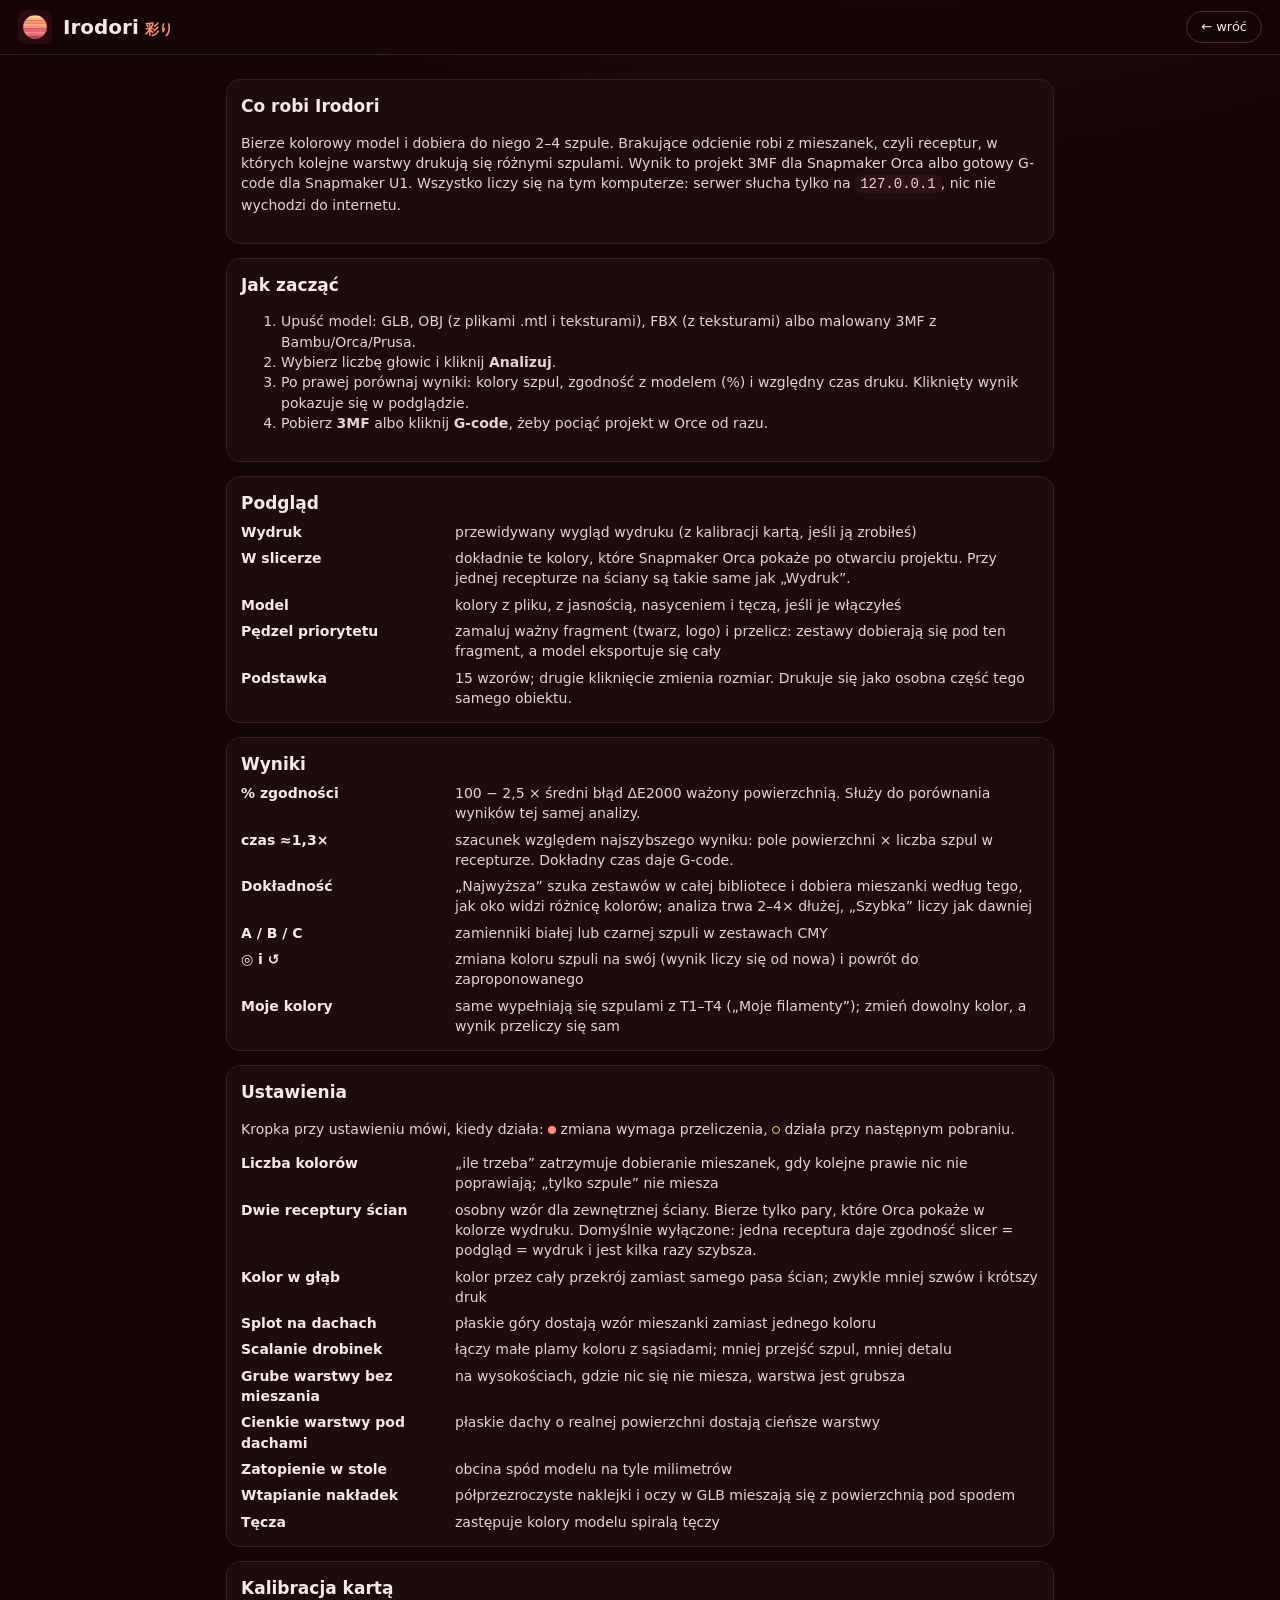
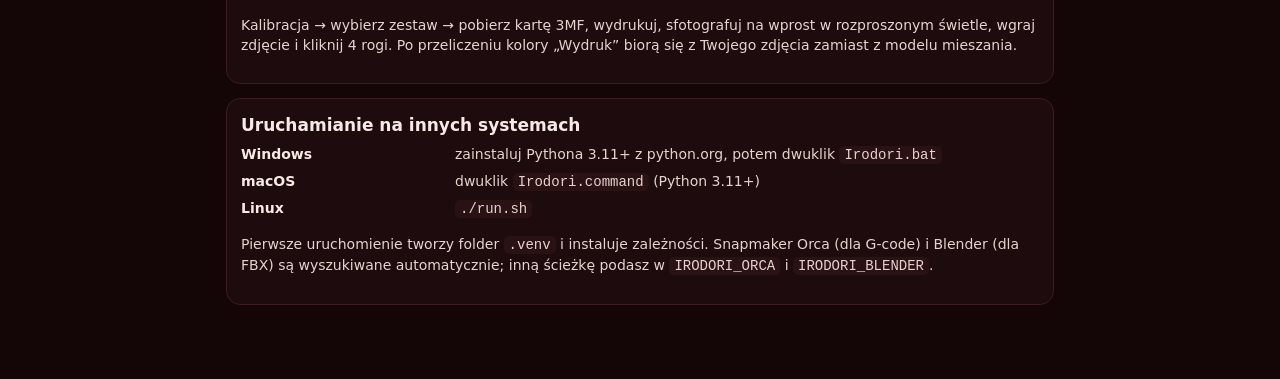
==== frontend/help.html @ f0176de1 "Initial version of Irodori" ====
<!doctype html>
<html lang="pl">
<head>
<meta charset="utf-8">
<meta name="viewport" content="width=device-width, initial-scale=1">
<title>Irodori · Pomoc</title>
<link rel="icon" href="logo.svg" type="image/svg+xml">
<link rel="stylesheet" href="style.css">
<style>
  .doc { max-width: 860px; margin: 0 auto; padding: 24px 16px 80px; display: grid; gap: 14px; }
  .doc h2 { font-size: 17px; margin: 0 0 6px; }
  .doc p, .doc li { color: #e6d3cf; }
  .doc dl { display: grid; grid-template-columns: 200px 1fr; gap: 6px 14px; margin: 6px 0 0; }
  .doc dt { font-weight: 700; }
  .doc dd { margin: 0; color: #e6d3cf; }
  .doc code { background: var(--panel2); padding: 1px 5px; border-radius: 5px; }
  @media (max-width: 700px) { .doc dl { grid-template-columns: 1fr; } }
</style>
</head>
<body>
<header class="bar">
  <a class="brand" href="./"><img src="logo.svg" alt="" width="34" height="34"><span><b>Irodori</b> <span class="kanji">彩り</span></span></a>
  <nav><a class="nav" href="./">← wróć</a></nav>
</header>
<main class="doc">
  <section class="panel"><h2>Co robi Irodori</h2>
    <p>Bierze kolorowy model i dobiera do niego 2–4 szpule. Brakujące odcienie robi z mieszanek, czyli receptur, w których kolejne warstwy
      drukują się różnymi szpulami. Wynik to projekt 3MF dla Snapmaker Orca albo gotowy G-code dla Snapmaker U1. Wszystko liczy się
      na tym komputerze: serwer słucha tylko na <code>127.0.0.1</code>, nic nie wychodzi do internetu.</p></section>

  <section class="panel"><h2>Jak zacząć</h2>
    <ol><li>Upuść model: GLB, OBJ (z plikami .mtl i teksturami), FBX (z teksturami) albo malowany 3MF z Bambu/Orca/Prusa.</li>
      <li>Wybierz liczbę głowic i kliknij <b>Analizuj</b>.</li>
      <li>Po prawej porównaj wyniki: kolory szpul, zgodność z modelem (%) i względny czas druku. Kliknięty wynik pokazuje się w podglądzie.</li>
      <li>Pobierz <b>3MF</b> albo kliknij <b>G-code</b>, żeby pociąć projekt w Orce od razu.</li></ol></section>

  <section class="panel"><h2>Podgląd</h2>
    <dl><dt>Wydruk</dt><dd>przewidywany wygląd wydruku (z kalibracji kartą, jeśli ją zrobiłeś)</dd>
      <dt>W slicerze</dt><dd>dokładnie te kolory, które Snapmaker Orca pokaże po otwarciu projektu. Przy jednej recepturze na ściany są takie same jak „Wydruk”.</dd>
      <dt>Model</dt><dd>kolory z pliku, z jasnością, nasyceniem i tęczą, jeśli je włączyłeś</dd>
      <dt>Pędzel priorytetu</dt><dd>zamaluj ważny fragment (twarz, logo) i przelicz: zestawy dobierają się pod ten fragment, a model eksportuje się cały</dd>
      <dt>Podstawka</dt><dd>15 wzorów; drugie kliknięcie zmienia rozmiar. Drukuje się jako osobna część tego samego obiektu.</dd></dl></section>

  <section class="panel"><h2>Wyniki</h2>
    <dl><dt>% zgodności</dt><dd>100 − 2,5 × średni błąd ΔE2000 ważony powierzchnią. Służy do porównania wyników tej samej analizy.</dd>
      <dt>czas ≈1,3×</dt><dd>szacunek względem najszybszego wyniku: pole powierzchni × liczba szpul w recepturze. Dokładny czas daje G-code.</dd>
      <dt>Dokładność</dt><dd>„Najwyższa” szuka zestawów w całej bibliotece i dobiera mieszanki według tego, jak oko widzi różnicę kolorów; analiza trwa 2–4× dłużej, „Szybka” liczy jak dawniej</dd>
      <dt>A / B / C</dt><dd>zamienniki białej lub czarnej szpuli w zestawach CMY</dd>
      <dt>◎ i ↺</dt><dd>zmiana koloru szpuli na swój (wynik liczy się od nowa) i powrót do zaproponowanego</dd>
      <dt>Moje kolory</dt><dd>same wypełniają się szpulami z T1–T4 („Moje filamenty”); zmień dowolny kolor, a wynik przeliczy się sam</dd></dl></section>

  <section class="panel"><h2>Ustawienia</h2>
    <p>Kropka przy ustawieniu mówi, kiedy działa: <span class="dot re"></span> zmiana wymaga przeliczenia,
      <span class="dot ex"></span> działa przy następnym pobraniu.</p>
    <dl><dt>Liczba kolorów</dt><dd>„ile trzeba” zatrzymuje dobieranie mieszanek, gdy kolejne prawie nic nie poprawiają; „tylko szpule” nie miesza</dd>
      <dt>Dwie receptury ścian</dt><dd>osobny wzór dla zewnętrznej ściany. Bierze tylko pary, które Orca pokaże w kolorze wydruku. Domyślnie wyłączone:
        jedna receptura daje zgodność slicer = podgląd = wydruk i jest kilka razy szybsza.</dd>
      <dt>Kolor w głąb</dt><dd>kolor przez cały przekrój zamiast samego pasa ścian; zwykle mniej szwów i krótszy druk</dd>
      <dt>Splot na dachach</dt><dd>płaskie góry dostają wzór mieszanki zamiast jednego koloru</dd>
      <dt>Scalanie drobinek</dt><dd>łączy małe plamy koloru z sąsiadami; mniej przejść szpul, mniej detalu</dd>
      <dt>Grube warstwy bez mieszania</dt><dd>na wysokościach, gdzie nic się nie miesza, warstwa jest grubsza</dd>
      <dt>Cienkie warstwy pod dachami</dt><dd>płaskie dachy o realnej powierzchni dostają cieńsze warstwy</dd>
      <dt>Zatopienie w stole</dt><dd>obcina spód modelu na tyle milimetrów</dd>
      <dt>Wtapianie nakładek</dt><dd>półprzezroczyste naklejki i oczy w GLB mieszają się z powierzchnią pod spodem</dd>
      <dt>Tęcza</dt><dd>zastępuje kolory modelu spiralą tęczy</dd></dl></section>

  <section class="panel"><h2>Kalibracja kartą</h2>
    <p>Kalibracja → wybierz zestaw → pobierz kartę 3MF, wydrukuj, sfotografuj na wprost w rozproszonym świetle, wgraj zdjęcie i kliknij 4 rogi.
      Po przeliczeniu kolory „Wydruk” biorą się z Twojego zdjęcia zamiast z modelu mieszania.</p></section>

  <section class="panel"><h2>Uruchamianie na innych systemach</h2>
    <dl><dt>Windows</dt><dd>zainstaluj Pythona 3.11+ z python.org, potem dwuklik <code>Irodori.bat</code></dd>
      <dt>macOS</dt><dd>dwuklik <code>Irodori.command</code> (Python 3.11+)</dd>
      <dt>Linux</dt><dd><code>./run.sh</code></dd></dl>
    <p>Pierwsze uruchomienie tworzy folder <code>.venv</code> i instaluje zależności. Snapmaker Orca (dla G-code) i Blender (dla FBX)
      są wyszukiwane automatycznie; inną ścieżkę podasz w <code>IRODORI_ORCA</code> i <code>IRODORI_BLENDER</code>.</p></section>
</main>
</body>
</html>
---- frontend/style.css ----
@font-face { font-family: "Irodori Sans"; src: url(fonts/MPLUSRounded1c-Regular.ttf) format("truetype"); font-weight: 400; font-display: swap; }
@font-face { font-family: "Irodori Sans"; src: url(fonts/MPLUSRounded1c-Medium.ttf) format("truetype"); font-weight: 500; font-display: swap; }
@font-face { font-family: "Irodori Sans"; src: url(fonts/MPLUSRounded1c-Bold.ttf) format("truetype"); font-weight: 700; font-display: swap; }

:root {
  --bg: #140607;
  --panel: #1e0b0d;
  --panel2: #2a1114;
  --line: #3b1c1f;
  --line2: #54292c;
  --text: #f7e9e5;
  --muted: #b8958f;
  --accent: #ff8f79;
  --rose: #f0607a;
  --gold: #ffd28a;
  --good: #9be59b;
  --mid: #ffd28a;
  --bad: #ff7a8a;
  --grad: linear-gradient(100deg, #ffd28a, #ff8f79 45%, #f0607a);
  --r: 14px;
}
* { box-sizing: border-box; }
[hidden] { display: none !important; }
html, body { margin: 0; }
body {
  background: radial-gradient(1200px 600px at 70% -10%, rgba(255, 143, 121, .10), transparent 60%), var(--bg);
  color: var(--text);
  font: 14px/1.45 "Irodori Sans", "M PLUS Rounded 1c", system-ui, sans-serif;
  min-height: 100vh;
}
button, input, select { font: inherit; color: inherit; }
button { cursor: pointer; }
a { color: var(--accent); }
.muted { color: var(--muted); }
.small, small { font-size: 12px; color: var(--muted); }

.bar { position: sticky; top: 0; z-index: 20; display: flex; align-items: center; justify-content: space-between;
  gap: 12px; padding: 10px 18px; background: rgba(20, 6, 7, .9); backdrop-filter: blur(8px); border-bottom: 1px solid var(--line); }
.brand { display: flex; align-items: center; gap: 11px; color: var(--text); text-decoration: none; }
.brand b { font-size: 20px; }
.brand .kanji { color: var(--accent); font-weight: 700; margin-left: 2px; }
nav { display: flex; gap: 6px; }
.nav { border: 1px solid var(--line2); background: transparent; border-radius: 99px; padding: 6px 14px; font-weight: 500;
  color: var(--text); text-decoration: none; font-size: 13px; }
.nav:hover { border-color: var(--accent); color: var(--accent); }

.work { display: grid; grid-template-columns: 340px minmax(0, 1fr) 460px; gap: 14px; padding: 14px; align-items: start; }
.side, .stage, .results { display: grid; gap: 14px; min-width: 0; }
.stage { position: sticky; top: 70px; }
.panel { background: var(--panel); border: 1px solid var(--line); border-radius: var(--r); padding: 14px; }
h2 { margin: 0 0 12px; font-size: 15px; display: flex; align-items: center; gap: 8px; }
h2 i { font-style: normal; width: 22px; height: 22px; border-radius: 50%; display: grid; place-items: center;
  font-size: 12px; background: var(--grad); color: #2a0c0e; }

.drop { display: grid; gap: 4px; place-items: center; text-align: center; padding: 22px 12px; cursor: pointer;
  border: 1.5px dashed var(--line2); border-radius: 12px; transition: border-color .15s, background .15s; }
.drop:hover, .drop.over { border-color: var(--accent); background: rgba(255, 143, 121, .05); }
.drop.has { border-style: solid; }
.deps { margin-top: 10px; padding: 10px; border: 1px solid var(--line2); border-radius: 10px; background: var(--panel2); font-size: 13px; }
.deps ul { list-style: none; margin: 8px 0; padding: 0; display: grid; gap: 2px; }
.deps li.ok::before { content: "✓ "; color: var(--good); }
.deps li.miss::before { content: "✗ "; color: var(--bad); }
.row2 { display: flex; gap: 8px; margin: 8px 0; }
label.chk { display: flex; gap: 8px; align-items: flex-start; font-size: 12.5px; }
.fileinfo { margin: 10px 0 0; font-weight: 500; color: var(--muted); font-size: 12.5px; min-height: 18px; overflow-wrap: anywhere; }
.go { display: grid; grid-template-columns: 96px 1fr; gap: 8px; margin-top: 10px; }
.heads { display: grid; justify-items: center; font-size: 11px; color: var(--muted); border: 1px solid var(--line2);
  border-radius: 10px; background: var(--panel2); padding: 4px; }
.heads select { background: transparent; border: none; font-size: 18px; font-weight: 700; color: var(--text); }
.heads select option { background: var(--panel2); }
.go-btn { border: none; border-radius: 10px; background: var(--grad); color: #2a0c0e; font-weight: 700; font-size: 15px; padding: 10px; }
.go-btn:disabled { background: var(--panel2); color: #7a5a56; cursor: not-allowed; }
.go-btn.small { font-size: 13px; padding: 6px 14px; }
.progress { display: flex; gap: 10px; align-items: center; margin-top: 12px; }
.pbar { flex: 1; height: 6px; border-radius: 6px; background: var(--panel2); overflow: hidden; }
.pbar i { display: block; height: 100%; width: 0; background: var(--grad); transition: width .3s; }
.progress b { font-size: 11px; color: var(--muted); min-width: 32px; text-align: right; }
.status { margin-top: 6px; font-size: 13px; min-height: 18px; }
.status.err { color: var(--bad); }
.status.warn { color: var(--gold); font-size: 12px; }
.spin { display: inline-block; width: 10px; height: 10px; border: 2px solid var(--accent); border-right-color: transparent;
  border-radius: 50%; animation: s .8s linear infinite; margin-right: 7px; vertical-align: -1px; }
@keyframes s { to { transform: rotate(360deg); } }

.legend { margin: -4px 0 8px; font-size: 11.5px; color: var(--muted); display: flex; align-items: center; gap: 6px; flex-wrap: wrap; }
.dot { width: 8px; height: 8px; border-radius: 50%; display: inline-block; }
.dot.re { background: var(--accent); }
.dot.ex { border: 1.5px solid var(--gold); }
.grp { border-top: 1px solid var(--line); }
.grp > summary { cursor: pointer; list-style: none; padding: 10px 2px; font-weight: 700; display: flex; justify-content: space-between; }
.grp > summary::-webkit-details-marker { display: none; }
.grp > summary::after { content: "+"; color: var(--muted); }
.grp[open] > summary::after { content: "−"; color: var(--accent); }
.opt { display: grid; gap: 4px; padding: 0 0 12px 12px; position: relative; }
.opt::before { content: ""; position: absolute; left: 0; top: 6px; width: 7px; height: 7px; border-radius: 50%; }
.opt.re::before { background: var(--accent); }
.opt.ex::before { border: 1.5px solid var(--gold); }
.opt > label { font-weight: 500; font-size: 13px; display: flex; align-items: center; gap: 6px; }
.opt small { font-size: 11.5px; }
.opt select, .opt input[type=number], .trio input, .sub select { width: 100%; background: var(--panel2); border: 1px solid var(--line2);
  border-radius: 8px; padding: 6px 9px; }
input[type=range] { accent-color: var(--accent); width: 100%; }
.trio { display: grid; grid-template-columns: repeat(3, 1fr); gap: 6px; }
.val { margin-left: auto; color: var(--accent); font-size: 12px; }
.sub { display: grid; gap: 8px; margin-top: 6px; padding: 8px 0 0 10px; border-left: 2px solid var(--line2); }
.sub label { display: grid; grid-template-columns: 1fr auto; gap: 2px; font-size: 12px; }
.sub label input, .sub label select { grid-column: 1 / -1; }

.btn, .mini { border: 1px solid var(--line2); background: var(--panel2); border-radius: 8px; padding: 6px 12px; font-weight: 500;
  color: var(--text); display: inline-flex; align-items: center; gap: 5px; text-decoration: none; }
.mini { padding: 2px 9px; font-size: 12px; border-radius: 99px; }
.btn:hover, .mini:hover { border-color: var(--accent); }
.btn.accent { border-color: var(--accent); color: var(--accent); }
button:disabled { opacity: .45; cursor: not-allowed; }

.viewer { padding: 0; overflow: hidden; }
.vtop { display: flex; gap: 8px; align-items: center; padding: 8px; border-bottom: 1px solid var(--line); flex-wrap: wrap; }
.vtop #resetView { margin-left: auto; }
.seg { display: inline-flex; padding: 2px; gap: 2px; border-radius: 99px; background: var(--panel2); border: 1px solid var(--line); }
.seg button { border: none; background: transparent; padding: 4px 12px; border-radius: 99px; color: var(--muted); font-weight: 500; font-size: 13px; }
.seg button.on { background: var(--accent); color: #2a0c0e; }
.seg.small button { padding: 2px 9px; font-size: 12px; }
#canvasWrap { position: relative; height: min(62vh, 640px); min-height: 360px;
  background: radial-gradient(circle at 50% 35%, #2a1114, #140607 75%); }
#canvasWrap canvas { display: block; width: 100%; height: 100%; }
#canvasWrap.paint canvas { cursor: crosshair; }
.empty { position: absolute; inset: 0; display: grid; place-content: center; text-align: center; color: var(--muted); font-weight: 500; }
.empty span { font-size: 64px; color: var(--line2); line-height: 1.1; }
.cams { position: absolute; right: 10px; top: 10px; display: grid; gap: 4px; }
.cams button { border: 1px solid var(--line2); background: rgba(30, 11, 13, .85); border-radius: 8px; padding: 3px 10px; font-size: 12px; color: var(--muted); }
.cams button:hover { color: var(--accent); border-color: var(--accent); }
.gridlbl { position: absolute; left: 10px; bottom: 8px; font-size: 11px; color: #6e4b47; pointer-events: none; }
.tools { display: grid; border-top: 1px solid var(--line); }
.tool { display: flex; gap: 8px; align-items: center; padding: 8px 10px; flex-wrap: wrap; font-size: 12.5px; }
.tool + .tool { border-top: 1px solid var(--line); }
.tool label { display: flex; align-items: center; gap: 6px; flex: 1; min-width: 160px; }
.tool input[type=range] { width: 90px; flex: 1; }
#brushToggle.on { border-color: var(--accent); color: var(--accent); }
#focusInfo { margin-left: auto; }
.bases > span { font-weight: 500; }
.chips { display: flex; flex-wrap: wrap; gap: 4px; flex: 1; }
.chips button { border: 1px solid var(--line2); background: transparent; border-radius: 99px; padding: 2px 10px; font-size: 12px; color: var(--muted); }
.chips button:hover { color: var(--text); border-color: var(--accent); }
.chips button.on { background: var(--accent); border-color: var(--accent); color: #2a0c0e; font-weight: 700; }
.diagbox > summary { cursor: pointer; font-weight: 700; }
.dl { display: grid; grid-template-columns: auto 1fr; gap: 4px 12px; margin: 10px 0 0; font-size: 12px; }
.dl dt { color: var(--muted); }
.dl dd { margin: 0; }

.rhead { display: flex; align-items: center; gap: 10px; }
.rhead h2 { margin: 0; flex: 1; }
.brands { display: flex; gap: 10px; align-items: center; font-size: 12.5px; flex-wrap: wrap; }
#brandList { display: flex; gap: 12px; flex-wrap: wrap; }
#brandList label { display: flex; gap: 5px; align-items: center; }
#brandList input { accent-color: var(--accent); }
.mhead, .rc-head { display: flex; gap: 10px; align-items: flex-start; }
.mhead { align-items: center; }
.mhead .small { flex: 1; }
.collapse { width: 26px; height: 26px; flex: none; border-radius: 50%; border: 1px solid var(--line2); background: transparent; color: var(--muted); }
.collapsed .body { display: none; }
.mfoot { display: flex; align-items: center; justify-content: space-between; gap: 8px; }
.rows { display: grid; gap: 12px; }
.rowcard { position: relative; background: var(--panel); border: 1px solid var(--line); border-radius: var(--r); padding: 12px; cursor: pointer; }
.rowcard:hover { border-color: var(--line2); }
.rowcard.sel { border-color: var(--accent); box-shadow: 0 0 0 3px rgba(255, 143, 121, .12); }
.rc-head .t { flex: 1; min-width: 0; }
.rc-head h3 { margin: 0; font-size: 15px; }
.rc-head .t p { margin: 2px 0 0; font-size: 11.5px; color: var(--muted); }
.score { display: grid; justify-items: end; text-align: right; }
.score .m { font-size: 20px; font-weight: 700; line-height: 1.1; }
.score .m.good { color: var(--good); }
.score .m.mid { color: var(--mid); }
.score .m.bad { color: var(--bad); }
.score small { font-size: 11px; }
.score .time { font-size: 12px; cursor: help; color: var(--text); }
.score .time i { font-style: normal; color: var(--muted); }
.sw4 { display: grid; grid-template-columns: repeat(var(--n, 4), minmax(0, 1fr)); gap: 8px; margin: 10px 0; }
.swc { display: flex; flex-direction: column; min-width: 0; font-size: 12px; }
.swc .alts { display: flex; gap: 3px; margin-bottom: 4px; min-height: 20px; }
.swc .alts button { flex: 1; border: 1px solid var(--line2); background: transparent; border-radius: 6px; font-size: 11px; color: var(--muted); padding: 1px 0; }
.swc .alts button.on { border-color: var(--accent); color: var(--accent); }
.chip { height: 46px; border-radius: 10px; border: 1px solid rgba(255, 255, 255, .12); position: relative; }
.chip.empty { display: grid; place-items: center; font-size: 11.5px; color: var(--muted); border-style: dashed; border-color: var(--line2); }
.chip input[type=color] { position: absolute; inset: 0; opacity: 0; cursor: pointer; width: 100%; height: 100%; }
.swc b { margin-top: 5px; font-weight: 500; line-height: 1.25; display: -webkit-box; -webkit-line-clamp: 2; -webkit-box-orient: vertical; overflow: hidden; overflow-wrap: anywhere; }
.hexl { display: flex; align-items: center; gap: 3px; color: var(--muted); margin-top: 2px; }
.hexl span { flex: 1; min-width: 0; overflow: hidden; text-overflow: ellipsis; }
.ico { width: 20px; height: 20px; display: grid; place-items: center; border-radius: 6px; border: 1px solid var(--line2);
  font-size: 10px; color: var(--muted); background: transparent; padding: 0; position: relative; overflow: hidden; text-decoration: none; }
.ico:hover { color: var(--accent); border-color: var(--accent); }
.ico input[type=color] { position: absolute; inset: 0; opacity: 0; cursor: pointer; }
.swc .use { font-size: 11px; color: var(--muted); }
.swc input.hex { margin-top: 4px; width: 100%; background: var(--panel2); border: 1px solid var(--line2); border-radius: 7px; padding: 4px 6px; font-size: 12px; }
.strip { height: 10px; border-radius: 99px; display: flex; overflow: hidden; }
.strip i { flex: 1; }
.rc-foot { display: flex; gap: 8px; align-items: flex-start; margin-top: 10px; }
.rc-foot details { flex: 1; min-width: 0; font-size: 12px; }
.rc-foot summary { cursor: pointer; color: var(--muted); }
.dlbtns { display: flex; gap: 6px; flex-wrap: wrap; justify-content: flex-end; }
.dlbtns .btn { padding: 4px 10px; font-size: 12px; }
.gstat { font-size: 12px; margin-top: 8px; }
.gstat:empty { display: none; }
.gstat.err { color: var(--bad); }
.ranking { display: grid; gap: 5px; max-height: 320px; overflow: auto; margin-top: 8px; }
.rk { display: grid; grid-template-columns: 24px 1fr auto auto; gap: 8px; align-items: center; font-size: 12px; }
.rk .n { color: var(--muted); text-align: right; }
.rk .chips i { flex: 1; height: 16px; border-radius: 5px; border: 1px solid rgba(255, 255, 255, .12); }
.rk b { color: var(--good); }
#rankCard p { margin: 2px 0 0; }

dialog { background: var(--panel); color: var(--text); border: 1px solid var(--line2); border-radius: 16px; padding: 18px; width: min(760px, 94vw); }
dialog::backdrop { background: rgba(10, 2, 3, .7); }
dialog h2 { margin: 0 0 8px; font-size: 18px; }
dialog h3 { font-size: 12px; color: var(--muted); margin: 14px 0 6px; }
dialog menu { display: flex; gap: 8px; justify-content: flex-end; padding: 0; margin: 14px 0 0; }
dialog select, dialog input[type=search], dialog input[type=text], dialog input[type=number] { background: var(--panel2); border: 1px solid var(--line2); border-radius: 8px; padding: 6px 9px; }
.calib ol { padding-left: 18px; color: var(--muted); }
.calib select { max-width: 100%; display: block; margin-top: 4px; }
.calcanvas { margin-top: 8px; max-height: 50vh; overflow: auto; border: 1px solid var(--line); border-radius: 8px; }
.calcanvas canvas { display: block; max-width: 100%; cursor: crosshair; }
.invloaded { display: grid; grid-template-columns: repeat(auto-fit, minmax(160px, 1fr)); gap: 8px; }
.invloaded label { display: grid; grid-template-columns: auto 14px 1fr; gap: 6px; align-items: center; font-size: 12.5px; }
.invloaded select { width: 100%; min-width: 0; }
.invloaded .dot, .invlist .dot { width: 14px; height: 14px; border-radius: 4px; border: 1px solid rgba(255, 255, 255, .2); }
.invbar { display: flex; gap: 8px; flex-wrap: wrap; align-items: center; }
.invbar input[type=search] { flex: 1; min-width: 160px; }
.invbar .chk { align-items: center; }
.invlist { max-height: 36vh; overflow: auto; margin-top: 8px; border: 1px solid var(--line); border-radius: 10px; }
.invlist h4 { margin: 0; padding: 5px 10px; font-size: 11.5px; color: var(--muted); background: var(--panel2); position: sticky; top: 0; }
.invlist label { display: grid; grid-template-columns: auto 14px 1fr auto auto; gap: 8px; align-items: center; padding: 3px 10px; font-size: 12.5px; cursor: pointer; }
.invlist label:hover { background: var(--panel2); }
.invlist .x { padding: 0 6px; font-size: 11px; }
.invadd { display: flex; gap: 8px; align-items: center; flex-wrap: wrap; }
.invadd input[type=text] { flex: 1; min-width: 140px; }
.invadd input[type=number] { width: 80px; }
.invadd input[type=color] { width: 40px; height: 32px; border: none; background: none; padding: 0; }

@media (max-width: 1500px) {
  .work { grid-template-columns: 330px minmax(0, 1fr); }
  .results { grid-column: 2; }
  .stage { position: static; }
}
@media (max-width: 900px) {
  .work { grid-template-columns: 1fr; padding: 10px; }
  .results { grid-column: auto; }
  .bar { flex-wrap: wrap; }
  .sw4 { grid-template-columns: repeat(2, minmax(0, 1fr)); }
}
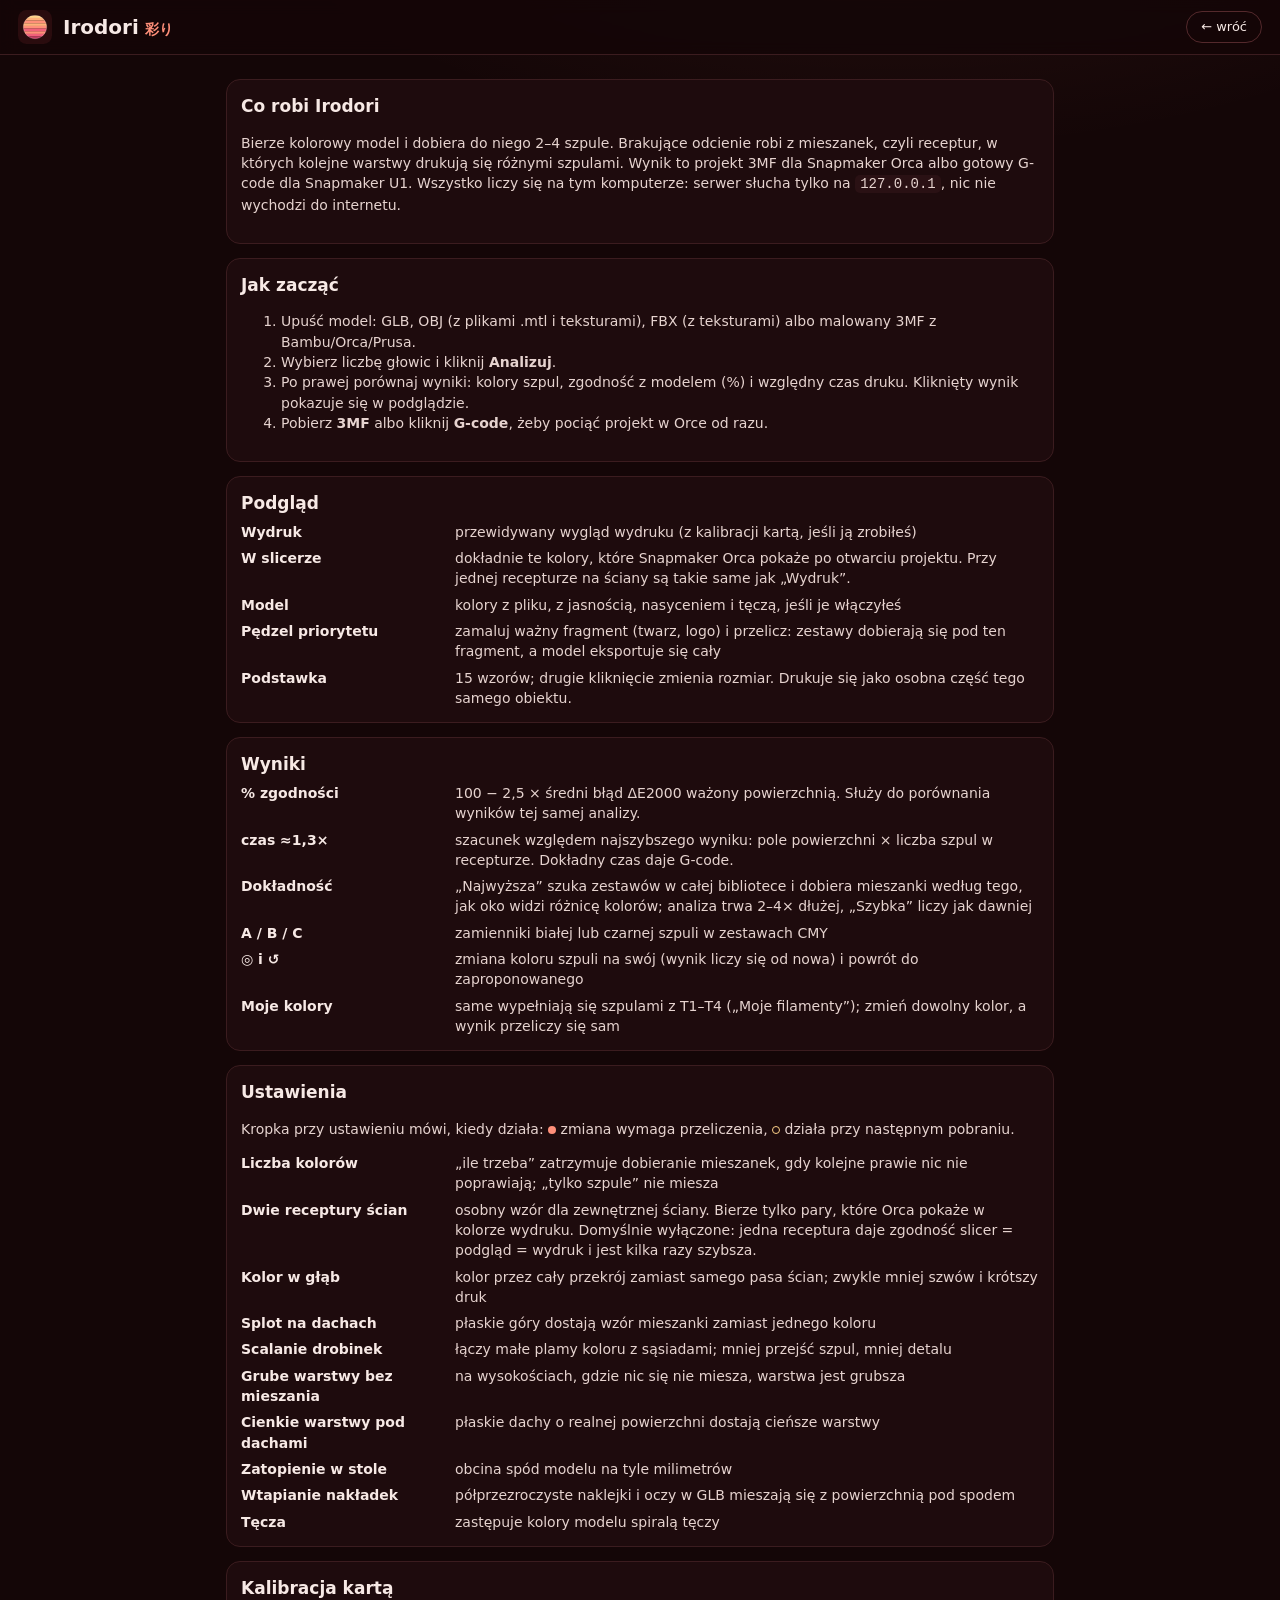
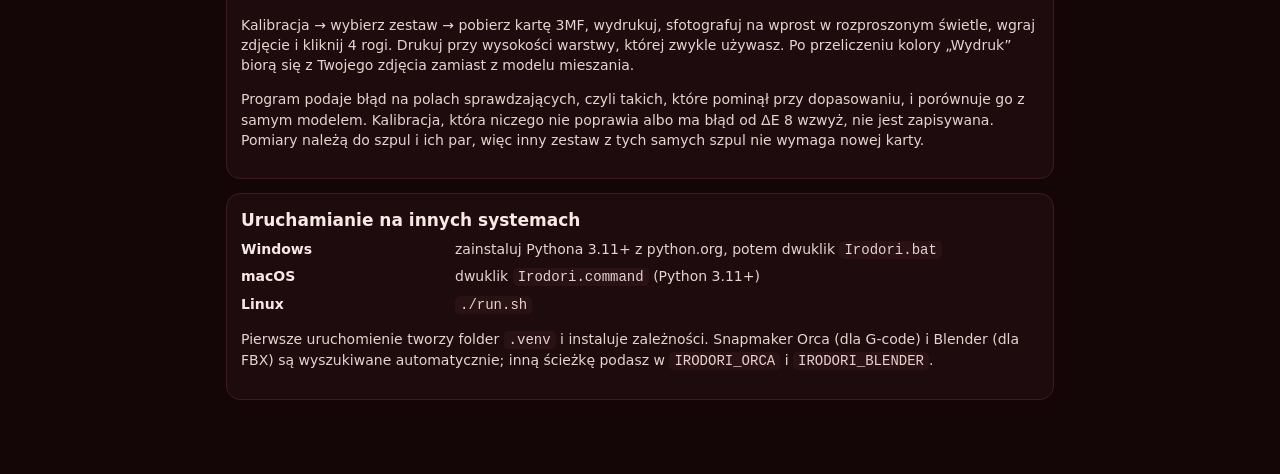
==== commit 500f3232: "Calibration: real spool color, photo check, reusable measurements White balance replaces the affine " ====
--- a/frontend/help.html
+++ b/frontend/help.html
@@ -66,7 +66,9 @@
 
   <section class="panel"><h2>Kalibracja kartą</h2>
     <p>Kalibracja → wybierz zestaw → pobierz kartę 3MF, wydrukuj, sfotografuj na wprost w rozproszonym świetle, wgraj zdjęcie i kliknij 4 rogi.
-      Po przeliczeniu kolory „Wydruk” biorą się z Twojego zdjęcia zamiast z modelu mieszania.</p></section>
+      Drukuj przy wysokości warstwy, której zwykle używasz. Po przeliczeniu kolory „Wydruk” biorą się z Twojego zdjęcia zamiast z modelu mieszania.</p>
+    <p>Program podaje błąd na polach sprawdzających, czyli takich, które pominął przy dopasowaniu, i porównuje go z samym modelem. Kalibracja, która niczego nie poprawia albo ma błąd od ΔE 8 wzwyż, nie jest zapisywana.
+      Pomiary należą do szpul i ich par, więc inny zestaw z tych samych szpul nie wymaga nowej karty.</p></section>
 
   <section class="panel"><h2>Uruchamianie na innych systemach</h2>
     <dl><dt>Windows</dt><dd>zainstaluj Pythona 3.11+ z python.org, potem dwuklik <code>Irodori.bat</code></dd>
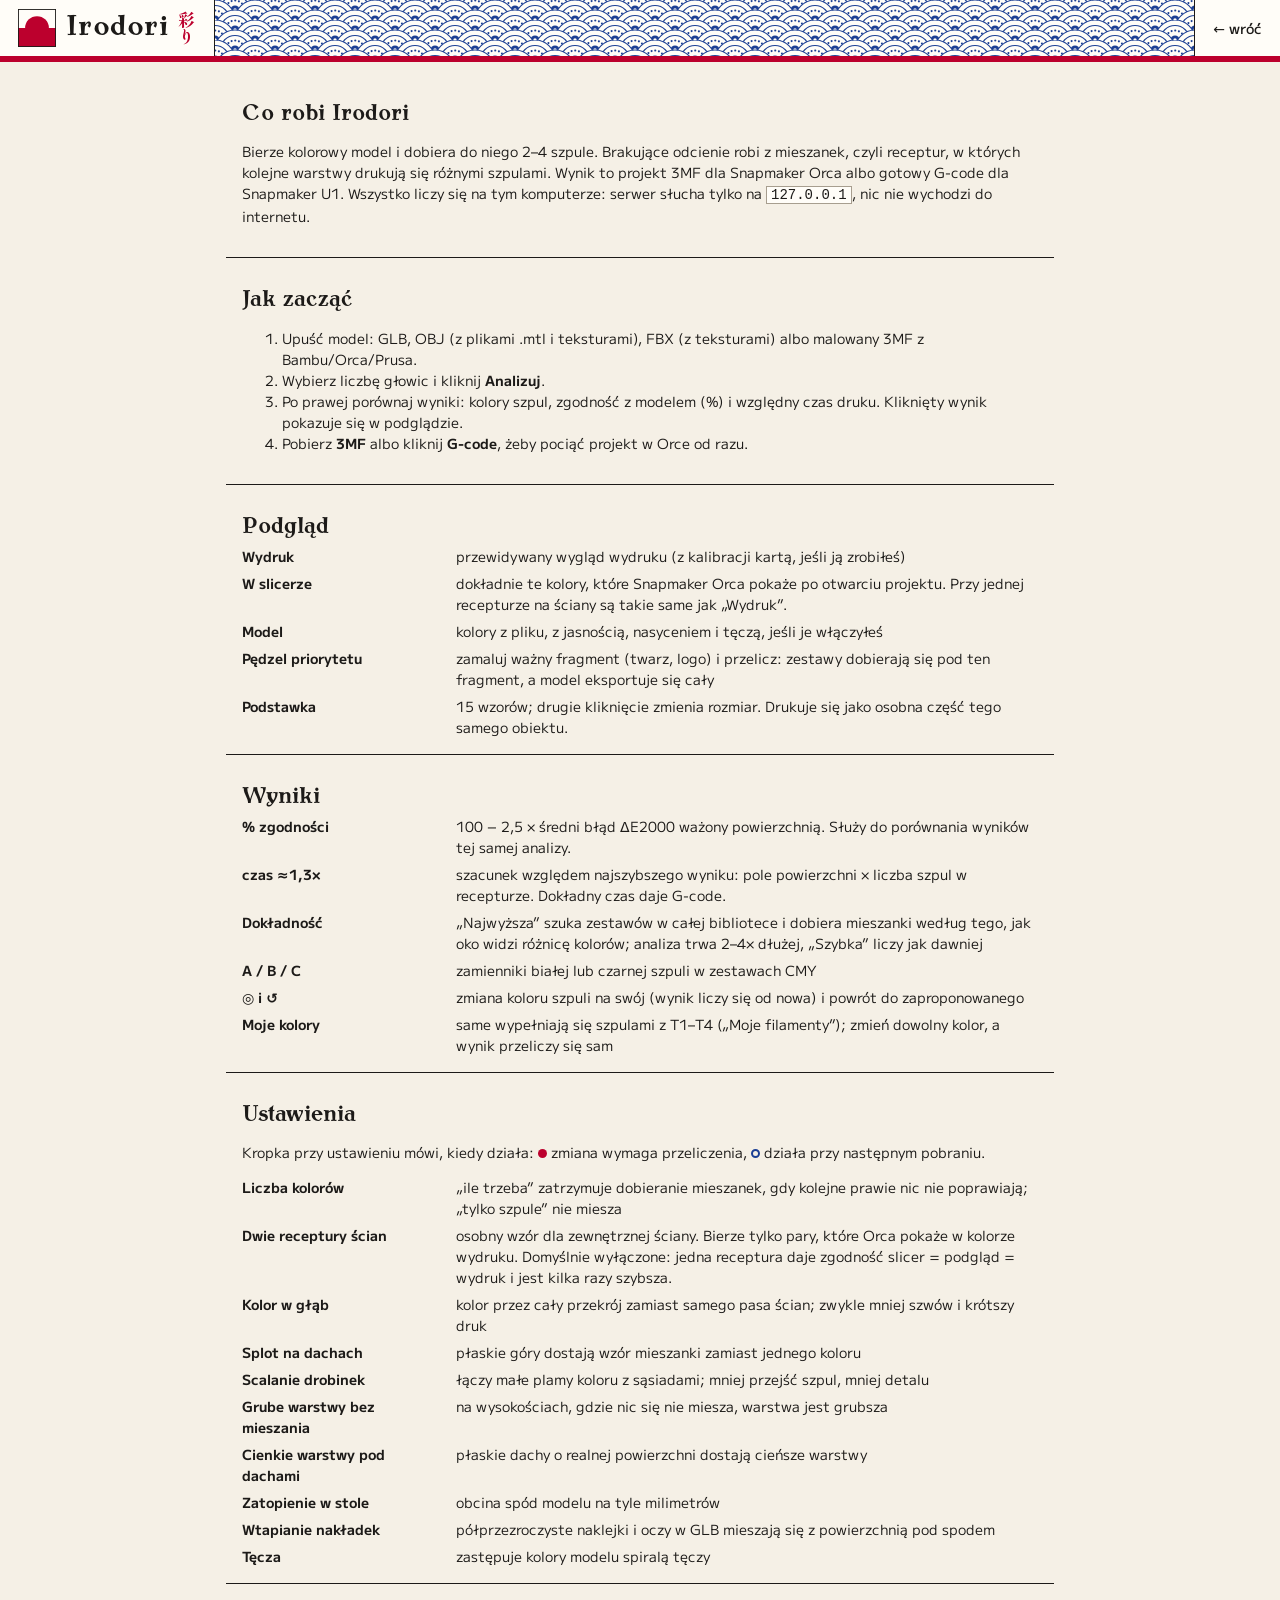
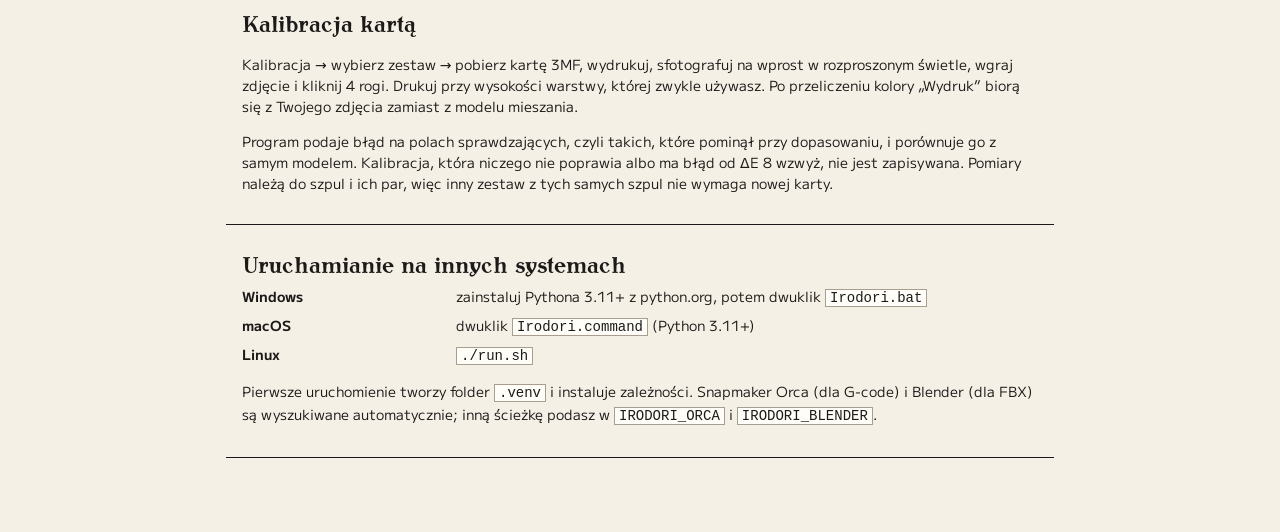
==== commit 08591bef: "New look combining Poland and Japan Paper, white and red, Boleslawiec cobalt, Antykwa Torunska and J" ====
--- a/frontend/help.html
+++ b/frontend/help.html
@@ -8,18 +8,19 @@
 <link rel="stylesheet" href="style.css">
 <style>
   .doc { max-width: 860px; margin: 0 auto; padding: 24px 16px 80px; display: grid; gap: 14px; }
-  .doc h2 { font-size: 17px; margin: 0 0 6px; }
-  .doc p, .doc li { color: #e6d3cf; }
+  .doc h2 { margin: 0 0 6px; }
+  .doc p, .doc li { color: var(--ink); }
   .doc dl { display: grid; grid-template-columns: 200px 1fr; gap: 6px 14px; margin: 6px 0 0; }
   .doc dt { font-weight: 700; }
-  .doc dd { margin: 0; color: #e6d3cf; }
-  .doc code { background: var(--panel2); padding: 1px 5px; border-radius: 5px; }
+  .doc dd { margin: 0; color: var(--ink); }
+  .doc code { background: var(--white); border: 1px solid var(--line2); padding: 0 4px; }
   @media (max-width: 700px) { .doc dl { grid-template-columns: 1fr; } }
 </style>
 </head>
 <body>
 <header class="bar">
-  <a class="brand" href="./"><img src="logo.svg" alt="" width="34" height="34"><span><b>Irodori</b> <span class="kanji">彩り</span></span></a>
+  <a class="brand" href="./"><img src="logo.svg" alt="" width="38" height="38"><b>Irodori</b><span class="kanji" lang="ja">彩り</span></a>
+  <div class="fala"></div>
   <nav><a class="nav" href="./">← wróć</a></nav>
 </header>
 <main class="doc">
--- a/frontend/style.css
+++ b/frontend/style.css
@@ -1,148 +1,144 @@
-@font-face { font-family: "Irodori Sans"; src: url(fonts/MPLUSRounded1c-Regular.ttf) format("truetype"); font-weight: 400; font-display: swap; }
-@font-face { font-family: "Irodori Sans"; src: url(fonts/MPLUSRounded1c-Medium.ttf) format("truetype"); font-weight: 500; font-display: swap; }
-@font-face { font-family: "Irodori Sans"; src: url(fonts/MPLUSRounded1c-Bold.ttf) format("truetype"); font-weight: 700; font-display: swap; }
+@font-face { font-family: "Antykwa"; src: url(fonts/AntykwaTorunska-Regular.otf) format("opentype"); font-weight: 400; font-display: swap; }
+@font-face { font-family: "Antykwa"; src: url(fonts/AntykwaTorunska-Bold.otf) format("opentype"); font-weight: 700; font-display: swap; }
+@font-face { font-family: "Irodori Sans"; src: url(fonts/MPLUS1.woff2) format("woff2"); font-weight: 100 900; font-display: swap; }
+@font-face { font-family: "Irodori Mincho"; src: url(fonts/ShipporiMincho-Bold.woff2) format("woff2"); font-weight: 700; font-display: swap; }
 
 :root {
-  --bg: #140607;
-  --panel: #1e0b0d;
-  --panel2: #2a1114;
-  --line: #3b1c1f;
-  --line2: #54292c;
-  --text: #f7e9e5;
-  --muted: #b8958f;
-  --accent: #ff8f79;
-  --rose: #f0607a;
-  --gold: #ffd28a;
-  --good: #9be59b;
-  --mid: #ffd28a;
-  --bad: #ff7a8a;
-  --grad: linear-gradient(100deg, #ffd28a, #ff8f79 45%, #f0607a);
-  --r: 14px;
+  color-scheme: light;
+  --paper: #f5f0e6;
+  --white: #fffdf8;
+  --tint: #ebe4d6;
+  --ink: #1c1a18;
+  --muted: #625c53;
+  --line: #d3cabb;
+  --line2: #a79e8f;
+  --red: #bc002d;
+  --cobalt: #1c3f94;
+  --good: #3b6629;
+  --mid: #8c5b06;
+  --bad: #bc002d;
+  --head: "Antykwa", "Irodori Mincho", Georgia, serif;
+  --ja: "Irodori Mincho", serif;
 }
-* { box-sizing: border-box; }
+* { box-sizing: border-box; border-radius: 0; }
 [hidden] { display: none !important; }
 html, body { margin: 0; }
-body {
-  background: radial-gradient(1200px 600px at 70% -10%, rgba(255, 143, 121, .10), transparent 60%), var(--bg);
-  color: var(--text);
-  font: 14px/1.45 "Irodori Sans", "M PLUS Rounded 1c", system-ui, sans-serif;
-  min-height: 100vh;
-}
+body { background: var(--paper); color: var(--ink); font: 14px/1.5 "Irodori Sans", system-ui, sans-serif; min-height: 100vh; }
 button, input, select { font: inherit; color: inherit; }
 button { cursor: pointer; }
-a { color: var(--accent); }
+a { color: var(--cobalt); }
 .muted { color: var(--muted); }
 .small, small { font-size: 12px; color: var(--muted); }
-
-.bar { position: sticky; top: 0; z-index: 20; display: flex; align-items: center; justify-content: space-between;
-  gap: 12px; padding: 10px 18px; background: rgba(20, 6, 7, .9); backdrop-filter: blur(8px); border-bottom: 1px solid var(--line); }
-.brand { display: flex; align-items: center; gap: 11px; color: var(--text); text-decoration: none; }
-.brand b { font-size: 20px; }
-.brand .kanji { color: var(--accent); font-weight: 700; margin-left: 2px; }
-nav { display: flex; gap: 6px; }
-.nav { border: 1px solid var(--line2); background: transparent; border-radius: 99px; padding: 6px 14px; font-weight: 500;
-  color: var(--text); text-decoration: none; font-size: 13px; }
-.nav:hover { border-color: var(--accent); color: var(--accent); }
-
-.work { display: grid; grid-template-columns: 340px minmax(0, 1fr) 460px; gap: 14px; padding: 14px; align-items: start; }
-.side, .stage, .results { display: grid; gap: 14px; min-width: 0; }
-.stage { position: sticky; top: 70px; }
-.panel { background: var(--panel); border: 1px solid var(--line); border-radius: var(--r); padding: 14px; }
-h2 { margin: 0 0 12px; font-size: 15px; display: flex; align-items: center; gap: 8px; }
-h2 i { font-style: normal; width: 22px; height: 22px; border-radius: 50%; display: grid; place-items: center;
-  font-size: 12px; background: var(--grad); color: #2a0c0e; }
-
-.drop { display: grid; gap: 4px; place-items: center; text-align: center; padding: 22px 12px; cursor: pointer;
-  border: 1.5px dashed var(--line2); border-radius: 12px; transition: border-color .15s, background .15s; }
-.drop:hover, .drop.over { border-color: var(--accent); background: rgba(255, 143, 121, .05); }
+:focus-visible { outline: 2px solid var(--cobalt); outline-offset: 1px; }
+
+.bar { position: sticky; top: 0; z-index: 20; display: flex; align-items: stretch; height: 62px; background: var(--white); border-bottom: 6px solid var(--red); }
+.brand { display: flex; align-items: center; gap: 10px; padding: 0 18px; color: var(--ink); text-decoration: none; }
+.brand img { display: block; }
+.brand b { font: 700 28px/1 var(--head); letter-spacing: .01em; }
+.brand .kanji { font: 700 17px/1.05 var(--ja); color: var(--red); writing-mode: vertical-rl; }
+.fala { flex: 1; min-width: 0; background: url(fala.svg) 0 0 / 40px 20px; border-inline: 1px solid var(--ink); }
+nav { display: flex; }
+.nav { display: flex; align-items: center; border: 0; border-left: 1px solid var(--line); background: transparent; padding: 0 18px; font-weight: 500; color: var(--ink); text-decoration: none; font-size: 14px; }
+.nav:first-child { border-left: 0; }
+.nav:hover { background: var(--ink); color: var(--white); }
+
+.work { display: grid; grid-template-columns: 340px minmax(0, 1fr) 460px; align-items: start; }
+.side, .stage, .results { display: grid; min-width: 0; }
+.side { border-right: 1px solid var(--ink); }
+.stage { position: sticky; top: 62px; }
+.results { border-left: 1px solid var(--ink); padding: 16px; gap: 14px; }
+.panel { padding: 16px; border-bottom: 1px solid var(--ink); }
+.results > .panel { border: 1px solid var(--line2); background: var(--white); padding: 12px; }
+h2 { margin: 0 0 12px; font: 700 22px/1.15 var(--head); display: flex; align-items: center; gap: 10px; }
+h2 i { font: 700 15px/1 var(--head); width: 26px; height: 26px; flex: none; border-radius: 50%; display: grid; place-items: center; background: var(--red); color: var(--white); }
+
+.drop { display: grid; gap: 4px; place-items: center; text-align: center; padding: 24px 12px; cursor: pointer; background: var(--white); border: 1px dashed var(--ink); }
+.drop:hover, .drop.over { border-style: solid; border-color: var(--red); }
 .drop.has { border-style: solid; }
-.deps { margin-top: 10px; padding: 10px; border: 1px solid var(--line2); border-radius: 10px; background: var(--panel2); font-size: 13px; }
+.deps { margin-top: 10px; padding: 10px; border: 1px solid var(--line2); background: var(--white); font-size: 13px; }
 .deps ul { list-style: none; margin: 8px 0; padding: 0; display: grid; gap: 2px; }
 .deps li.ok::before { content: "✓ "; color: var(--good); }
 .deps li.miss::before { content: "✗ "; color: var(--bad); }
 .row2 { display: flex; gap: 8px; margin: 8px 0; }
 label.chk { display: flex; gap: 8px; align-items: flex-start; font-size: 12.5px; }
 .fileinfo { margin: 10px 0 0; font-weight: 500; color: var(--muted); font-size: 12.5px; min-height: 18px; overflow-wrap: anywhere; }
-.go { display: grid; grid-template-columns: 96px 1fr; gap: 8px; margin-top: 10px; }
-.heads { display: grid; justify-items: center; font-size: 11px; color: var(--muted); border: 1px solid var(--line2);
-  border-radius: 10px; background: var(--panel2); padding: 4px; }
-.heads select { background: transparent; border: none; font-size: 18px; font-weight: 700; color: var(--text); }
-.heads select option { background: var(--panel2); }
-.go-btn { border: none; border-radius: 10px; background: var(--grad); color: #2a0c0e; font-weight: 700; font-size: 15px; padding: 10px; }
-.go-btn:disabled { background: var(--panel2); color: #7a5a56; cursor: not-allowed; }
-.go-btn.small { font-size: 13px; padding: 6px 14px; }
+.go { display: grid; grid-template-columns: 84px 1fr; gap: 8px; margin-top: 10px; }
+.heads { display: grid; justify-items: center; font-size: 11px; color: var(--muted); border: 1px solid var(--ink); background: var(--white); padding: 4px; }
+.heads select { background: transparent; border: none; font-size: 18px; font-weight: 700; color: var(--ink); }
+.go-btn { border: 0; background: var(--red); color: var(--white); font: 700 21px/1 var(--head); padding: 12px; }
+.go-btn:hover:not(:disabled) { background: var(--ink); }
+.go-btn:disabled { background: var(--tint); color: var(--muted); opacity: 1; cursor: not-allowed; }
+.go-btn.small { font-size: 15px; padding: 7px 14px; }
 .progress { display: flex; gap: 10px; align-items: center; margin-top: 12px; }
-.pbar { flex: 1; height: 6px; border-radius: 6px; background: var(--panel2); overflow: hidden; }
-.pbar i { display: block; height: 100%; width: 0; background: var(--grad); transition: width .3s; }
+.pbar { flex: 1; height: 5px; background: var(--tint); overflow: hidden; }
+.pbar i { display: block; height: 100%; width: 0; background: var(--red); transition: width .3s; }
 .progress b { font-size: 11px; color: var(--muted); min-width: 32px; text-align: right; }
 .status { margin-top: 6px; font-size: 13px; min-height: 18px; }
 .status.err { color: var(--bad); }
-.status.warn { color: var(--gold); font-size: 12px; }
-.spin { display: inline-block; width: 10px; height: 10px; border: 2px solid var(--accent); border-right-color: transparent;
-  border-radius: 50%; animation: s .8s linear infinite; margin-right: 7px; vertical-align: -1px; }
+.status.warn { color: var(--mid); font-size: 12px; }
+.spin { display: inline-block; width: 10px; height: 10px; border: 2px solid var(--red); border-right-color: transparent; border-radius: 50%; animation: s .8s linear infinite; margin-right: 7px; vertical-align: -1px; }
 @keyframes s { to { transform: rotate(360deg); } }
 
 .legend { margin: -4px 0 8px; font-size: 11.5px; color: var(--muted); display: flex; align-items: center; gap: 6px; flex-wrap: wrap; }
-.dot { width: 8px; height: 8px; border-radius: 50%; display: inline-block; }
-.dot.re { background: var(--accent); }
-.dot.ex { border: 1.5px solid var(--gold); }
-.grp { border-top: 1px solid var(--line); }
-.grp > summary { cursor: pointer; list-style: none; padding: 10px 2px; font-weight: 700; display: flex; justify-content: space-between; }
+.dot { width: 9px; height: 9px; border-radius: 50%; display: inline-block; }
+.dot.re { background: var(--red); }
+.dot.ex { border: 2px solid var(--cobalt); }
+.grp { border-top: 1px solid var(--line2); }
+.grp > summary { cursor: pointer; list-style: none; padding: 10px 2px; font: 700 17px/1.2 var(--head); display: flex; align-items: baseline; gap: 8px; }
 .grp > summary::-webkit-details-marker { display: none; }
-.grp > summary::after { content: "+"; color: var(--muted); }
-.grp[open] > summary::after { content: "−"; color: var(--accent); }
-.opt { display: grid; gap: 4px; padding: 0 0 12px 12px; position: relative; }
-.opt::before { content: ""; position: absolute; left: 0; top: 6px; width: 7px; height: 7px; border-radius: 50%; }
-.opt.re::before { background: var(--accent); }
-.opt.ex::before { border: 1.5px solid var(--gold); }
+.ja { font: 700 15px/1 var(--ja); color: var(--red); margin-right: auto; }
+.grp > summary::after { content: "+"; font-family: "Irodori Sans", sans-serif; color: var(--muted); }
+.grp[open] > summary::after { content: "−"; color: var(--red); }
+.opt { display: grid; gap: 4px; padding: 0 0 12px 14px; position: relative; }
+.opt::before { content: ""; position: absolute; left: 0; top: 7px; width: 8px; height: 8px; border-radius: 50%; }
+.opt.re::before { background: var(--red); }
+.opt.ex::before { border: 2px solid var(--cobalt); }
 .opt > label { font-weight: 500; font-size: 13px; display: flex; align-items: center; gap: 6px; }
 .opt small { font-size: 11.5px; }
-.opt select, .opt input[type=number], .trio input, .sub select { width: 100%; background: var(--panel2); border: 1px solid var(--line2);
-  border-radius: 8px; padding: 6px 9px; }
-input[type=range] { accent-color: var(--accent); width: 100%; }
+.opt select, .opt input[type=number], .trio input, .sub select { width: 100%; background: var(--white); border: 1px solid var(--line2); padding: 6px 9px; }
+input[type=range] { accent-color: var(--red); width: 100%; }
 .trio { display: grid; grid-template-columns: repeat(3, 1fr); gap: 6px; }
-.val { margin-left: auto; color: var(--accent); font-size: 12px; }
+.val { margin-left: auto; color: var(--red); font-size: 12px; }
 .sub { display: grid; gap: 8px; margin-top: 6px; padding: 8px 0 0 10px; border-left: 2px solid var(--line2); }
 .sub label { display: grid; grid-template-columns: 1fr auto; gap: 2px; font-size: 12px; }
 .sub label input, .sub label select { grid-column: 1 / -1; }
 
-.btn, .mini { border: 1px solid var(--line2); background: var(--panel2); border-radius: 8px; padding: 6px 12px; font-weight: 500;
-  color: var(--text); display: inline-flex; align-items: center; gap: 5px; text-decoration: none; }
-.mini { padding: 2px 9px; font-size: 12px; border-radius: 99px; }
-.btn:hover, .mini:hover { border-color: var(--accent); }
-.btn.accent { border-color: var(--accent); color: var(--accent); }
+.btn, .mini { border: 1px solid var(--ink); background: var(--white); padding: 6px 12px; font-weight: 500; color: var(--ink); display: inline-flex; align-items: center; gap: 5px; text-decoration: none; }
+.mini { padding: 2px 9px; font-size: 12px; }
+.btn:hover:not(:disabled), .mini:hover:not(:disabled) { background: var(--ink); color: var(--white); }
+.btn.accent { background: var(--cobalt); border-color: var(--cobalt); color: var(--white); }
 button:disabled { opacity: .45; cursor: not-allowed; }
 
-.viewer { padding: 0; overflow: hidden; }
-.vtop { display: flex; gap: 8px; align-items: center; padding: 8px; border-bottom: 1px solid var(--line); flex-wrap: wrap; }
+.viewer { padding: 0; }
+.vtop { display: flex; gap: 8px; align-items: center; padding: 8px 12px; border-bottom: 1px solid var(--ink); flex-wrap: wrap; }
 .vtop #resetView { margin-left: auto; }
-.seg { display: inline-flex; padding: 2px; gap: 2px; border-radius: 99px; background: var(--panel2); border: 1px solid var(--line); }
-.seg button { border: none; background: transparent; padding: 4px 12px; border-radius: 99px; color: var(--muted); font-weight: 500; font-size: 13px; }
-.seg button.on { background: var(--accent); color: #2a0c0e; }
+.seg { display: inline-flex; border: 1px solid var(--ink); background: var(--white); }
+.seg button { border: 0; background: transparent; padding: 4px 12px; color: var(--muted); font-weight: 500; font-size: 13px; }
+.seg button + button { border-left: 1px solid var(--line); }
+.seg button.on { background: var(--ink); color: var(--white); }
 .seg.small button { padding: 2px 9px; font-size: 12px; }
-#canvasWrap { position: relative; height: min(62vh, 640px); min-height: 360px;
-  background: radial-gradient(circle at 50% 35%, #2a1114, #140607 75%); }
+#canvasWrap { position: relative; height: min(62vh, 640px); min-height: 360px; background: #a9a9a7; }
 #canvasWrap canvas { display: block; width: 100%; height: 100%; }
 #canvasWrap.paint canvas { cursor: crosshair; }
-.empty { position: absolute; inset: 0; display: grid; place-content: center; text-align: center; color: var(--muted); font-weight: 500; }
-.empty span { font-size: 64px; color: var(--line2); line-height: 1.1; }
-.cams { position: absolute; right: 10px; top: 10px; display: grid; gap: 4px; }
-.cams button { border: 1px solid var(--line2); background: rgba(30, 11, 13, .85); border-radius: 8px; padding: 3px 10px; font-size: 12px; color: var(--muted); }
-.cams button:hover { color: var(--accent); border-color: var(--accent); }
-.gridlbl { position: absolute; left: 10px; bottom: 8px; font-size: 11px; color: #6e4b47; pointer-events: none; }
-.tools { display: grid; border-top: 1px solid var(--line); }
-.tool { display: flex; gap: 8px; align-items: center; padding: 8px 10px; flex-wrap: wrap; font-size: 12.5px; }
+.empty { position: absolute; inset: 0; z-index: 1; display: grid; place-content: center; justify-items: center; gap: 14px; text-align: center; color: var(--muted); font: 400 18px/1.2 var(--head); background: var(--paper); }
+.empty img { display: block; }
+.cams { position: absolute; z-index: 2; right: 10px; top: 10px; display: grid; gap: 3px; }
+.cams button { border: 1px solid var(--ink); background: var(--white); padding: 3px 10px; font-size: 12px; color: var(--ink); }
+.cams button:hover { background: var(--ink); color: var(--white); }
+.gridlbl { position: absolute; z-index: 2; left: 10px; bottom: 8px; font-size: 11px; color: var(--ink); pointer-events: none; }
+.tools { display: grid; border-top: 1px solid var(--ink); }
+.tool { display: flex; gap: 8px; align-items: center; padding: 8px 12px; flex-wrap: wrap; font-size: 12.5px; }
 .tool + .tool { border-top: 1px solid var(--line); }
 .tool label { display: flex; align-items: center; gap: 6px; flex: 1; min-width: 160px; }
 .tool input[type=range] { width: 90px; flex: 1; }
-#brushToggle.on { border-color: var(--accent); color: var(--accent); }
+#brushToggle.on { background: var(--red); border-color: var(--red); color: var(--white); }
 #focusInfo { margin-left: auto; }
 .bases > span { font-weight: 500; }
 .chips { display: flex; flex-wrap: wrap; gap: 4px; flex: 1; }
-.chips button { border: 1px solid var(--line2); background: transparent; border-radius: 99px; padding: 2px 10px; font-size: 12px; color: var(--muted); }
-.chips button:hover { color: var(--text); border-color: var(--accent); }
-.chips button.on { background: var(--accent); border-color: var(--accent); color: #2a0c0e; font-weight: 700; }
-.diagbox > summary { cursor: pointer; font-weight: 700; }
+.chips button { border: 1px solid var(--line2); background: var(--white); padding: 2px 9px; font-size: 12px; color: var(--ink); }
+.chips button:hover { border-color: var(--ink); }
+.chips button.on { background: var(--red); border-color: var(--red); color: var(--white); font-weight: 700; }
+.diagbox > summary { cursor: pointer; font: 700 17px/1.2 var(--head); }
 .dl { display: grid; grid-template-columns: auto 1fr; gap: 4px 12px; margin: 10px 0 0; font-size: 12px; }
 .dl dt { color: var(--muted); }
 .dl dd { margin: 0; }
@@ -152,46 +148,46 @@
 .brands { display: flex; gap: 10px; align-items: center; font-size: 12.5px; flex-wrap: wrap; }
 #brandList { display: flex; gap: 12px; flex-wrap: wrap; }
 #brandList label { display: flex; gap: 5px; align-items: center; }
-#brandList input { accent-color: var(--accent); }
+#brandList input { accent-color: var(--red); }
 .mhead, .rc-head { display: flex; gap: 10px; align-items: flex-start; }
 .mhead { align-items: center; }
+.mhead b { font: 700 17px/1.2 var(--head); }
 .mhead .small { flex: 1; }
-.collapse { width: 26px; height: 26px; flex: none; border-radius: 50%; border: 1px solid var(--line2); background: transparent; color: var(--muted); }
+.collapse { width: 26px; height: 26px; flex: none; border: 1px solid var(--line2); background: transparent; color: var(--ink); }
 .collapsed .body { display: none; }
 .mfoot { display: flex; align-items: center; justify-content: space-between; gap: 8px; }
-.rows { display: grid; gap: 12px; }
-.rowcard { position: relative; background: var(--panel); border: 1px solid var(--line); border-radius: var(--r); padding: 12px; cursor: pointer; }
-.rowcard:hover { border-color: var(--line2); }
-.rowcard.sel { border-color: var(--accent); box-shadow: 0 0 0 3px rgba(255, 143, 121, .12); }
+.rows { display: grid; gap: 14px; }
+.rowcard { position: relative; background: var(--white); border: 1px solid var(--line2); padding: 12px; cursor: pointer; }
+.rowcard:hover { border-color: var(--ink); }
+.rowcard.sel { border-color: var(--ink); box-shadow: inset 5px 0 0 var(--red); padding-left: 17px; }
 .rc-head .t { flex: 1; min-width: 0; }
-.rc-head h3 { margin: 0; font-size: 15px; }
+.rc-head h3 { margin: 0; font: 700 18px/1.2 var(--head); }
 .rc-head .t p { margin: 2px 0 0; font-size: 11.5px; color: var(--muted); }
 .score { display: grid; justify-items: end; text-align: right; }
-.score .m { font-size: 20px; font-weight: 700; line-height: 1.1; }
+.score .m { font: 700 28px/1 var(--head); }
 .score .m.good { color: var(--good); }
 .score .m.mid { color: var(--mid); }
 .score .m.bad { color: var(--bad); }
 .score small { font-size: 11px; }
-.score .time { font-size: 12px; cursor: help; color: var(--text); }
+.score .time { font-size: 12px; cursor: help; color: var(--ink); }
 .score .time i { font-style: normal; color: var(--muted); }
 .sw4 { display: grid; grid-template-columns: repeat(var(--n, 4), minmax(0, 1fr)); gap: 8px; margin: 10px 0; }
 .swc { display: flex; flex-direction: column; min-width: 0; font-size: 12px; }
 .swc .alts { display: flex; gap: 3px; margin-bottom: 4px; min-height: 20px; }
-.swc .alts button { flex: 1; border: 1px solid var(--line2); background: transparent; border-radius: 6px; font-size: 11px; color: var(--muted); padding: 1px 0; }
-.swc .alts button.on { border-color: var(--accent); color: var(--accent); }
-.chip { height: 46px; border-radius: 10px; border: 1px solid rgba(255, 255, 255, .12); position: relative; }
-.chip.empty { display: grid; place-items: center; font-size: 11.5px; color: var(--muted); border-style: dashed; border-color: var(--line2); }
+.swc .alts button { flex: 1; border: 1px solid var(--line2); background: transparent; font-size: 11px; color: var(--muted); padding: 1px 0; }
+.swc .alts button.on { border-color: var(--ink); background: var(--ink); color: var(--white); }
+.chip { height: 46px; border: 1px solid var(--ink); position: relative; }
+.chip.empty { position: relative; inset: auto; z-index: auto; display: grid; place-items: center; font: 400 11.5px/1.3 "Irodori Sans", sans-serif; color: var(--muted); background: var(--paper); border: 1px dashed var(--line2); }
 .chip input[type=color] { position: absolute; inset: 0; opacity: 0; cursor: pointer; width: 100%; height: 100%; }
 .swc b { margin-top: 5px; font-weight: 500; line-height: 1.25; display: -webkit-box; -webkit-line-clamp: 2; -webkit-box-orient: vertical; overflow: hidden; overflow-wrap: anywhere; }
 .hexl { display: flex; align-items: center; gap: 3px; color: var(--muted); margin-top: 2px; }
 .hexl span { flex: 1; min-width: 0; overflow: hidden; text-overflow: ellipsis; }
-.ico { width: 20px; height: 20px; display: grid; place-items: center; border-radius: 6px; border: 1px solid var(--line2);
-  font-size: 10px; color: var(--muted); background: transparent; padding: 0; position: relative; overflow: hidden; text-decoration: none; }
-.ico:hover { color: var(--accent); border-color: var(--accent); }
+.ico { width: 20px; height: 20px; display: grid; place-items: center; border: 1px solid var(--line2); font-size: 10px; color: var(--muted); background: transparent; padding: 0; position: relative; overflow: hidden; text-decoration: none; }
+.ico:hover { color: var(--white); background: var(--ink); border-color: var(--ink); }
 .ico input[type=color] { position: absolute; inset: 0; opacity: 0; cursor: pointer; }
 .swc .use { font-size: 11px; color: var(--muted); }
-.swc input.hex { margin-top: 4px; width: 100%; background: var(--panel2); border: 1px solid var(--line2); border-radius: 7px; padding: 4px 6px; font-size: 12px; }
-.strip { height: 10px; border-radius: 99px; display: flex; overflow: hidden; }
+.swc input.hex { margin-top: 4px; width: 100%; background: var(--white); border: 1px solid var(--line2); padding: 4px 6px; font-size: 12px; }
+.strip { height: 10px; display: flex; overflow: hidden; border: 1px solid var(--ink); }
 .strip i { flex: 1; }
 .rc-foot { display: flex; gap: 8px; align-items: flex-start; margin-top: 10px; }
 .rc-foot details { flex: 1; min-width: 0; font-size: 12px; }
@@ -204,31 +200,32 @@
 .ranking { display: grid; gap: 5px; max-height: 320px; overflow: auto; margin-top: 8px; }
 .rk { display: grid; grid-template-columns: 24px 1fr auto auto; gap: 8px; align-items: center; font-size: 12px; }
 .rk .n { color: var(--muted); text-align: right; }
-.rk .chips i { flex: 1; height: 16px; border-radius: 5px; border: 1px solid rgba(255, 255, 255, .12); }
+.rk .chips i { flex: 1; height: 16px; border: 1px solid var(--ink); }
 .rk b { color: var(--good); }
+#rankCard > b { font: 700 17px/1.2 var(--head); }
 #rankCard p { margin: 2px 0 0; }
 
-dialog { background: var(--panel); color: var(--text); border: 1px solid var(--line2); border-radius: 16px; padding: 18px; width: min(760px, 94vw); }
-dialog::backdrop { background: rgba(10, 2, 3, .7); }
-dialog h2 { margin: 0 0 8px; font-size: 18px; }
-dialog h3 { font-size: 12px; color: var(--muted); margin: 14px 0 6px; }
+dialog { background: var(--paper); color: var(--ink); border: 1px solid var(--ink); border-top: 6px solid var(--red); padding: 20px; width: min(760px, 94vw); }
+dialog::backdrop { background: rgba(28, 26, 24, .6); }
+dialog h2 { margin: 0 0 8px; }
+dialog h3 { font: 700 15px/1.2 var(--head); margin: 14px 0 6px; }
 dialog menu { display: flex; gap: 8px; justify-content: flex-end; padding: 0; margin: 14px 0 0; }
-dialog select, dialog input[type=search], dialog input[type=text], dialog input[type=number] { background: var(--panel2); border: 1px solid var(--line2); border-radius: 8px; padding: 6px 9px; }
+dialog select, dialog input[type=search], dialog input[type=text], dialog input[type=number] { background: var(--white); border: 1px solid var(--line2); padding: 6px 9px; }
 .calib ol { padding-left: 18px; color: var(--muted); }
 .calib select { max-width: 100%; display: block; margin-top: 4px; }
-.calcanvas { margin-top: 8px; max-height: 50vh; overflow: auto; border: 1px solid var(--line); border-radius: 8px; }
+.calcanvas { margin-top: 8px; max-height: 50vh; overflow: auto; border: 1px solid var(--line2); }
 .calcanvas canvas { display: block; max-width: 100%; cursor: crosshair; }
 .invloaded { display: grid; grid-template-columns: repeat(auto-fit, minmax(160px, 1fr)); gap: 8px; }
 .invloaded label { display: grid; grid-template-columns: auto 14px 1fr; gap: 6px; align-items: center; font-size: 12.5px; }
 .invloaded select { width: 100%; min-width: 0; }
-.invloaded .dot, .invlist .dot { width: 14px; height: 14px; border-radius: 4px; border: 1px solid rgba(255, 255, 255, .2); }
+.invloaded .dot, .invlist .dot { width: 14px; height: 14px; border-radius: 0; border: 1px solid var(--ink); }
 .invbar { display: flex; gap: 8px; flex-wrap: wrap; align-items: center; }
 .invbar input[type=search] { flex: 1; min-width: 160px; }
 .invbar .chk { align-items: center; }
-.invlist { max-height: 36vh; overflow: auto; margin-top: 8px; border: 1px solid var(--line); border-radius: 10px; }
-.invlist h4 { margin: 0; padding: 5px 10px; font-size: 11.5px; color: var(--muted); background: var(--panel2); position: sticky; top: 0; }
+.invlist { max-height: 36vh; overflow: auto; margin-top: 8px; border: 1px solid var(--line2); background: var(--white); }
+.invlist h4 { margin: 0; padding: 5px 10px; font-size: 11.5px; color: var(--muted); background: var(--tint); position: sticky; top: 0; }
 .invlist label { display: grid; grid-template-columns: auto 14px 1fr auto auto; gap: 8px; align-items: center; padding: 3px 10px; font-size: 12.5px; cursor: pointer; }
-.invlist label:hover { background: var(--panel2); }
+.invlist label:hover { background: var(--tint); }
 .invlist .x { padding: 0 6px; font-size: 11px; }
 .invadd { display: flex; gap: 8px; align-items: center; flex-wrap: wrap; }
 .invadd input[type=text] { flex: 1; min-width: 140px; }
@@ -237,12 +234,16 @@
 
 @media (max-width: 1500px) {
   .work { grid-template-columns: 330px minmax(0, 1fr); }
-  .results { grid-column: 2; }
+  .results { grid-column: 2; border-left: 0; border-top: 1px solid var(--ink); }
   .stage { position: static; }
 }
 @media (max-width: 900px) {
-  .work { grid-template-columns: 1fr; padding: 10px; }
+  .work { grid-template-columns: 1fr; }
+  .side { border-right: 0; }
   .results { grid-column: auto; }
-  .bar { flex-wrap: wrap; }
+  .bar { height: auto; flex-wrap: wrap; }
+  .brand { padding: 10px 16px; }
+  .fala { order: 3; flex: 1 0 100%; height: 20px; border-inline: 0; border-top: 1px solid var(--ink); }
+  nav { margin-left: auto; }
   .sw4 { grid-template-columns: repeat(2, minmax(0, 1fr)); }
 }
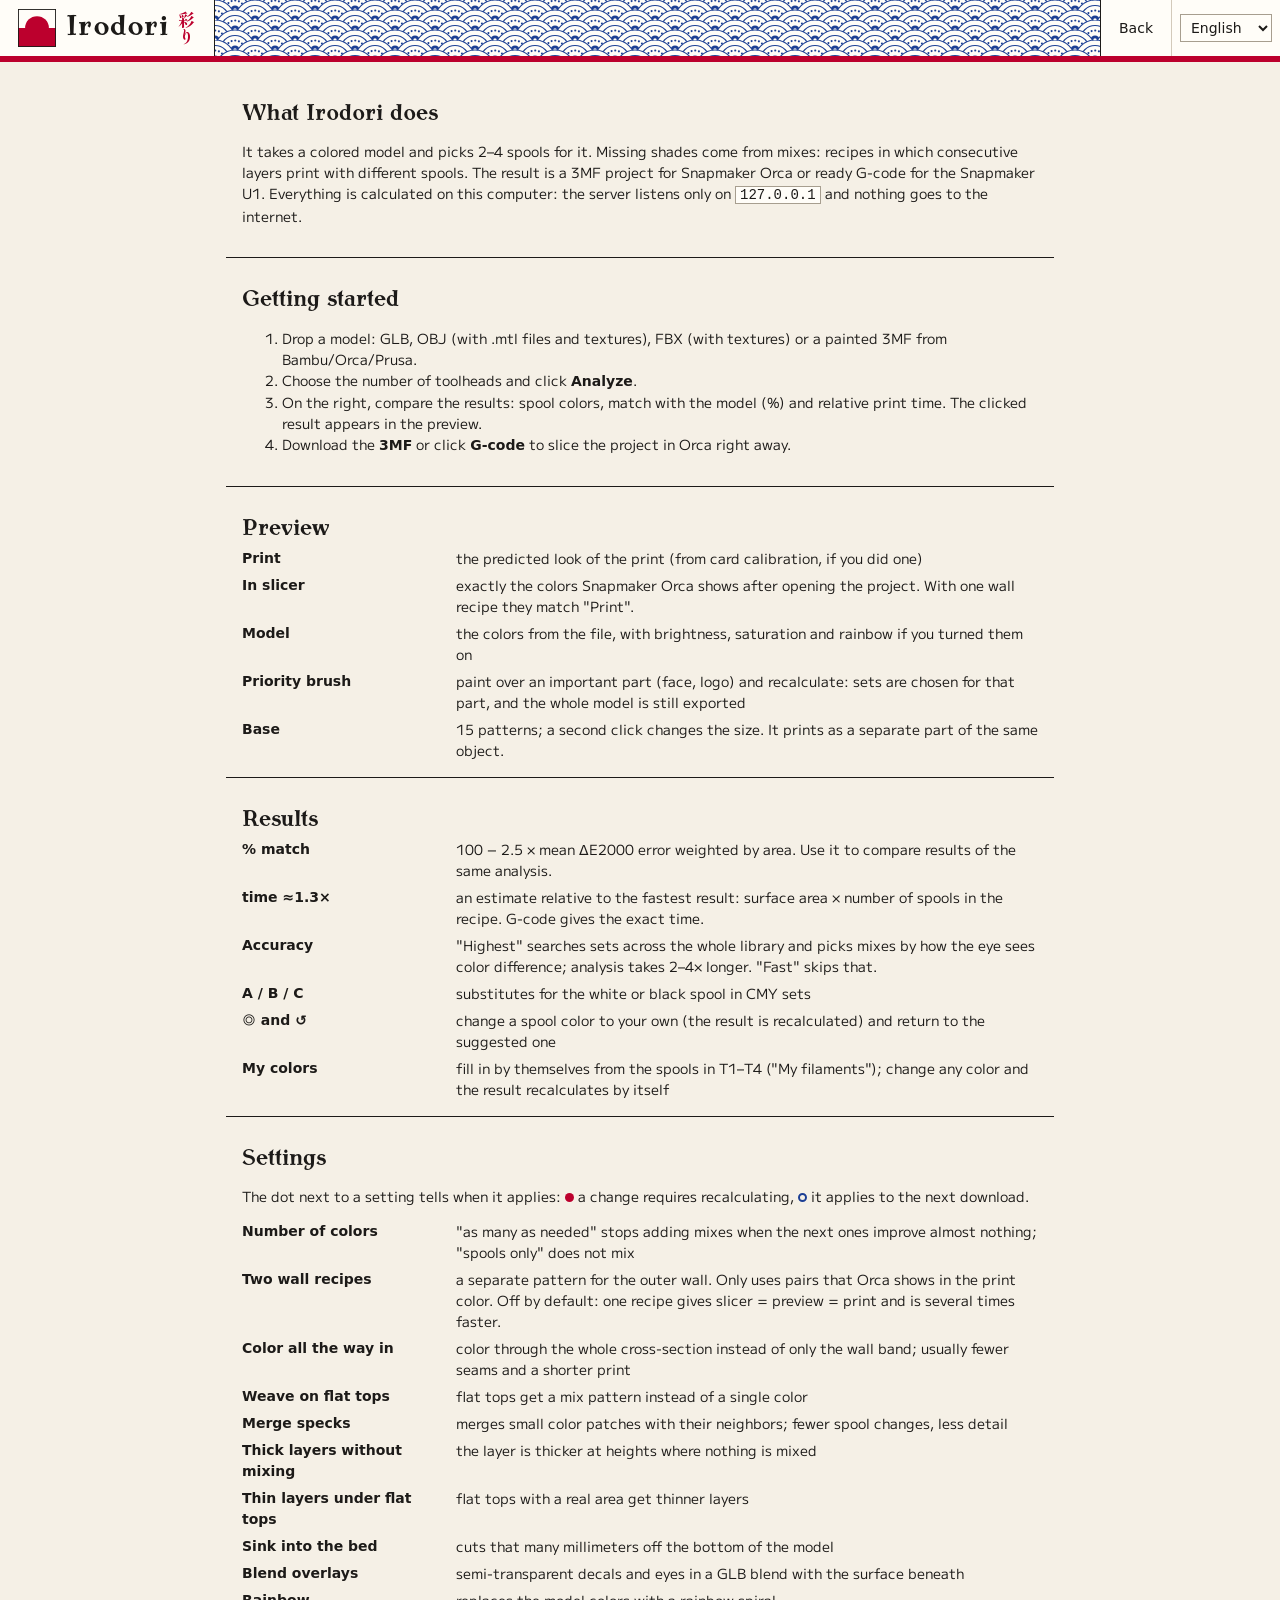
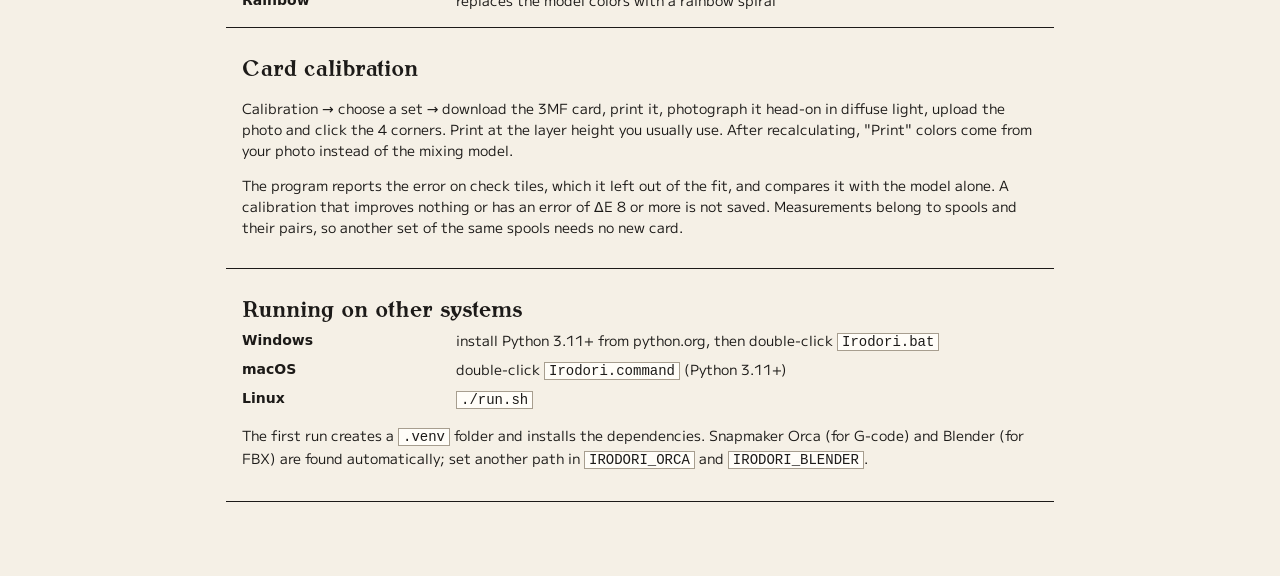
==== commit 9414b265: "Add language switcher and move the project to English The interface now runs in English, Polish, Spa" ====
--- a/frontend/help.html
+++ b/frontend/help.html
@@ -1,9 +1,9 @@
 <!doctype html>
-<html lang="pl">
+<html lang="en" data-title="Irodori · Help">
 <head>
 <meta charset="utf-8">
 <meta name="viewport" content="width=device-width, initial-scale=1">
-<title>Irodori · Pomoc</title>
+<title>Irodori · Help</title>
 <link rel="icon" href="logo.svg" type="image/svg+xml">
 <link rel="stylesheet" href="style.css">
 <style>
@@ -21,62 +21,57 @@
 <header class="bar">
   <a class="brand" href="./"><img src="logo.svg" alt="" width="38" height="38"><b>Irodori</b><span class="kanji" lang="ja">彩り</span></a>
   <div class="fala"></div>
-  <nav><a class="nav" href="./">← wróć</a></nav>
+  <nav><a class="nav" href="./">Back</a>
+    <label class="nav lang" title="Language"><select id="lang" aria-label="Language"></select></label></nav>
 </header>
 <main class="doc">
-  <section class="panel"><h2>Co robi Irodori</h2>
-    <p>Bierze kolorowy model i dobiera do niego 2–4 szpule. Brakujące odcienie robi z mieszanek, czyli receptur, w których kolejne warstwy
-      drukują się różnymi szpulami. Wynik to projekt 3MF dla Snapmaker Orca albo gotowy G-code dla Snapmaker U1. Wszystko liczy się
-      na tym komputerze: serwer słucha tylko na <code>127.0.0.1</code>, nic nie wychodzi do internetu.</p></section>
+  <section class="panel"><h2>What Irodori does</h2>
+    <p data-i18n-html>It takes a colored model and picks 2–4 spools for it. Missing shades come from mixes: recipes in which consecutive layers print with different spools. The result is a 3MF project for Snapmaker Orca or ready G-code for the Snapmaker U1. Everything is calculated on this computer: the server listens only on <code>127.0.0.1</code> and nothing goes to the internet.</p></section>
 
-  <section class="panel"><h2>Jak zacząć</h2>
-    <ol><li>Upuść model: GLB, OBJ (z plikami .mtl i teksturami), FBX (z teksturami) albo malowany 3MF z Bambu/Orca/Prusa.</li>
-      <li>Wybierz liczbę głowic i kliknij <b>Analizuj</b>.</li>
-      <li>Po prawej porównaj wyniki: kolory szpul, zgodność z modelem (%) i względny czas druku. Kliknięty wynik pokazuje się w podglądzie.</li>
-      <li>Pobierz <b>3MF</b> albo kliknij <b>G-code</b>, żeby pociąć projekt w Orce od razu.</li></ol></section>
+  <section class="panel"><h2>Getting started</h2>
+    <ol><li data-i18n-html>Drop a model: GLB, OBJ (with .mtl files and textures), FBX (with textures) or a painted 3MF from Bambu/Orca/Prusa.</li>
+      <li data-i18n-html>Choose the number of toolheads and click <b>Analyze</b>.</li>
+      <li data-i18n-html>On the right, compare the results: spool colors, match with the model (%) and relative print time. The clicked result appears in the preview.</li>
+      <li data-i18n-html>Download the <b>3MF</b> or click <b>G-code</b> to slice the project in Orca right away.</li></ol></section>
 
-  <section class="panel"><h2>Podgląd</h2>
-    <dl><dt>Wydruk</dt><dd>przewidywany wygląd wydruku (z kalibracji kartą, jeśli ją zrobiłeś)</dd>
-      <dt>W slicerze</dt><dd>dokładnie te kolory, które Snapmaker Orca pokaże po otwarciu projektu. Przy jednej recepturze na ściany są takie same jak „Wydruk”.</dd>
-      <dt>Model</dt><dd>kolory z pliku, z jasnością, nasyceniem i tęczą, jeśli je włączyłeś</dd>
-      <dt>Pędzel priorytetu</dt><dd>zamaluj ważny fragment (twarz, logo) i przelicz: zestawy dobierają się pod ten fragment, a model eksportuje się cały</dd>
-      <dt>Podstawka</dt><dd>15 wzorów; drugie kliknięcie zmienia rozmiar. Drukuje się jako osobna część tego samego obiektu.</dd></dl></section>
+  <section class="panel"><h2>Preview</h2>
+    <dl><dt>Print</dt><dd data-i18n-html>the predicted look of the print (from card calibration, if you did one)</dd>
+      <dt>In slicer</dt><dd data-i18n-html>exactly the colors Snapmaker Orca shows after opening the project. With one wall recipe they match "Print".</dd>
+      <dt>Model</dt><dd data-i18n-html>the colors from the file, with brightness, saturation and rainbow if you turned them on</dd>
+      <dt>Priority brush</dt><dd data-i18n-html>paint over an important part (face, logo) and recalculate: sets are chosen for that part, and the whole model is still exported</dd>
+      <dt>Base</dt><dd data-i18n-html>15 patterns; a second click changes the size. It prints as a separate part of the same object.</dd></dl></section>
 
-  <section class="panel"><h2>Wyniki</h2>
-    <dl><dt>% zgodności</dt><dd>100 − 2,5 × średni błąd ΔE2000 ważony powierzchnią. Służy do porównania wyników tej samej analizy.</dd>
-      <dt>czas ≈1,3×</dt><dd>szacunek względem najszybszego wyniku: pole powierzchni × liczba szpul w recepturze. Dokładny czas daje G-code.</dd>
-      <dt>Dokładność</dt><dd>„Najwyższa” szuka zestawów w całej bibliotece i dobiera mieszanki według tego, jak oko widzi różnicę kolorów; analiza trwa 2–4× dłużej, „Szybka” liczy jak dawniej</dd>
-      <dt>A / B / C</dt><dd>zamienniki białej lub czarnej szpuli w zestawach CMY</dd>
-      <dt>◎ i ↺</dt><dd>zmiana koloru szpuli na swój (wynik liczy się od nowa) i powrót do zaproponowanego</dd>
-      <dt>Moje kolory</dt><dd>same wypełniają się szpulami z T1–T4 („Moje filamenty”); zmień dowolny kolor, a wynik przeliczy się sam</dd></dl></section>
+  <section class="panel"><h2>Results</h2>
+    <dl><dt>% match</dt><dd data-i18n-html>100 − 2.5 × mean ΔE2000 error weighted by area. Use it to compare results of the same analysis.</dd>
+      <dt>time ≈1.3×</dt><dd data-i18n-html>an estimate relative to the fastest result: surface area × number of spools in the recipe. G-code gives the exact time.</dd>
+      <dt>Accuracy</dt><dd data-i18n-html>"Highest" searches sets across the whole library and picks mixes by how the eye sees color difference; analysis takes 2–4× longer. "Fast" skips that.</dd>
+      <dt>A / B / C</dt><dd data-i18n-html>substitutes for the white or black spool in CMY sets</dd>
+      <dt>◎ and ↺</dt><dd data-i18n-html>change a spool color to your own (the result is recalculated) and return to the suggested one</dd>
+      <dt>My colors</dt><dd data-i18n-html>fill in by themselves from the spools in T1–T4 ("My filaments"); change any color and the result recalculates by itself</dd></dl></section>
 
-  <section class="panel"><h2>Ustawienia</h2>
-    <p>Kropka przy ustawieniu mówi, kiedy działa: <span class="dot re"></span> zmiana wymaga przeliczenia,
-      <span class="dot ex"></span> działa przy następnym pobraniu.</p>
-    <dl><dt>Liczba kolorów</dt><dd>„ile trzeba” zatrzymuje dobieranie mieszanek, gdy kolejne prawie nic nie poprawiają; „tylko szpule” nie miesza</dd>
-      <dt>Dwie receptury ścian</dt><dd>osobny wzór dla zewnętrznej ściany. Bierze tylko pary, które Orca pokaże w kolorze wydruku. Domyślnie wyłączone:
-        jedna receptura daje zgodność slicer = podgląd = wydruk i jest kilka razy szybsza.</dd>
-      <dt>Kolor w głąb</dt><dd>kolor przez cały przekrój zamiast samego pasa ścian; zwykle mniej szwów i krótszy druk</dd>
-      <dt>Splot na dachach</dt><dd>płaskie góry dostają wzór mieszanki zamiast jednego koloru</dd>
-      <dt>Scalanie drobinek</dt><dd>łączy małe plamy koloru z sąsiadami; mniej przejść szpul, mniej detalu</dd>
-      <dt>Grube warstwy bez mieszania</dt><dd>na wysokościach, gdzie nic się nie miesza, warstwa jest grubsza</dd>
-      <dt>Cienkie warstwy pod dachami</dt><dd>płaskie dachy o realnej powierzchni dostają cieńsze warstwy</dd>
-      <dt>Zatopienie w stole</dt><dd>obcina spód modelu na tyle milimetrów</dd>
-      <dt>Wtapianie nakładek</dt><dd>półprzezroczyste naklejki i oczy w GLB mieszają się z powierzchnią pod spodem</dd>
-      <dt>Tęcza</dt><dd>zastępuje kolory modelu spiralą tęczy</dd></dl></section>
+  <section class="panel"><h2>Settings</h2>
+    <p data-i18n-html>The dot next to a setting tells when it applies: <span class="dot re"></span> a change requires recalculating, <span class="dot ex"></span> it applies to the next download.</p>
+    <dl><dt>Number of colors</dt><dd data-i18n-html>"as many as needed" stops adding mixes when the next ones improve almost nothing; "spools only" does not mix</dd>
+      <dt>Two wall recipes</dt><dd data-i18n-html>a separate pattern for the outer wall. Only uses pairs that Orca shows in the print color. Off by default: one recipe gives slicer = preview = print and is several times faster.</dd>
+      <dt>Color all the way in</dt><dd data-i18n-html>color through the whole cross-section instead of only the wall band; usually fewer seams and a shorter print</dd>
+      <dt>Weave on flat tops</dt><dd data-i18n-html>flat tops get a mix pattern instead of a single color</dd>
+      <dt>Merge specks</dt><dd data-i18n-html>merges small color patches with their neighbors; fewer spool changes, less detail</dd>
+      <dt>Thick layers without mixing</dt><dd data-i18n-html>the layer is thicker at heights where nothing is mixed</dd>
+      <dt>Thin layers under flat tops</dt><dd data-i18n-html>flat tops with a real area get thinner layers</dd>
+      <dt>Sink into the bed</dt><dd data-i18n-html>cuts that many millimeters off the bottom of the model</dd>
+      <dt>Blend overlays</dt><dd data-i18n-html>semi-transparent decals and eyes in a GLB blend with the surface beneath</dd>
+      <dt>Rainbow</dt><dd data-i18n-html>replaces the model colors with a rainbow spiral</dd></dl></section>
 
-  <section class="panel"><h2>Kalibracja kartą</h2>
-    <p>Kalibracja → wybierz zestaw → pobierz kartę 3MF, wydrukuj, sfotografuj na wprost w rozproszonym świetle, wgraj zdjęcie i kliknij 4 rogi.
-      Drukuj przy wysokości warstwy, której zwykle używasz. Po przeliczeniu kolory „Wydruk” biorą się z Twojego zdjęcia zamiast z modelu mieszania.</p>
-    <p>Program podaje błąd na polach sprawdzających, czyli takich, które pominął przy dopasowaniu, i porównuje go z samym modelem. Kalibracja, która niczego nie poprawia albo ma błąd od ΔE 8 wzwyż, nie jest zapisywana.
-      Pomiary należą do szpul i ich par, więc inny zestaw z tych samych szpul nie wymaga nowej karty.</p></section>
+  <section class="panel"><h2>Card calibration</h2>
+    <p data-i18n-html>Calibration → choose a set → download the 3MF card, print it, photograph it head-on in diffuse light, upload the photo and click the 4 corners. Print at the layer height you usually use. After recalculating, "Print" colors come from your photo instead of the mixing model.</p>
+    <p data-i18n-html>The program reports the error on check tiles, which it left out of the fit, and compares it with the model alone. A calibration that improves nothing or has an error of ΔE 8 or more is not saved. Measurements belong to spools and their pairs, so another set of the same spools needs no new card.</p></section>
 
-  <section class="panel"><h2>Uruchamianie na innych systemach</h2>
-    <dl><dt>Windows</dt><dd>zainstaluj Pythona 3.11+ z python.org, potem dwuklik <code>Irodori.bat</code></dd>
-      <dt>macOS</dt><dd>dwuklik <code>Irodori.command</code> (Python 3.11+)</dd>
+  <section class="panel"><h2>Running on other systems</h2>
+    <dl><dt>Windows</dt><dd data-i18n-html>install Python 3.11+ from python.org, then double-click <code>Irodori.bat</code></dd>
+      <dt>macOS</dt><dd data-i18n-html>double-click <code>Irodori.command</code> (Python 3.11+)</dd>
       <dt>Linux</dt><dd><code>./run.sh</code></dd></dl>
-    <p>Pierwsze uruchomienie tworzy folder <code>.venv</code> i instaluje zależności. Snapmaker Orca (dla G-code) i Blender (dla FBX)
-      są wyszukiwane automatycznie; inną ścieżkę podasz w <code>IRODORI_ORCA</code> i <code>IRODORI_BLENDER</code>.</p></section>
+    <p data-i18n-html>The first run creates a <code>.venv</code> folder and installs the dependencies. Snapmaker Orca (for G-code) and Blender (for FBX) are found automatically; set another path in <code>IRODORI_ORCA</code> and <code>IRODORI_BLENDER</code>.</p></section>
 </main>
+<script type="module" src="help.js"></script>
 </body>
 </html>
--- a/frontend/style.css
+++ b/frontend/style.css
@@ -1,6 +1,9 @@
 @font-face { font-family: "Antykwa"; src: url(fonts/AntykwaTorunska-Regular.otf) format("opentype"); font-weight: 400; font-display: swap; }
 @font-face { font-family: "Antykwa"; src: url(fonts/AntykwaTorunska-Bold.otf) format("opentype"); font-weight: 700; font-display: swap; }
 @font-face { font-family: "Irodori Sans"; src: url(fonts/MPLUS1.woff2) format("woff2"); font-weight: 100 900; font-display: swap; }
+@font-face { font-family: "Irodori Sans"; src: url(fonts/MPLUS1p-Regular.woff2) format("woff2"); font-weight: 100 400; unicode-range: U+0394, U+0400-045F, U+2190, U+2192, U+21BA, U+24D8, U+25CE, U+2713, U+2717; font-display: swap; }
+@font-face { font-family: "Irodori Sans"; src: url(fonts/MPLUS1p-Medium.woff2) format("woff2"); font-weight: 500 600; unicode-range: U+0394, U+0400-045F, U+2190, U+2192, U+21BA, U+24D8, U+25CE, U+2713, U+2717; font-display: swap; }
+@font-face { font-family: "Irodori Sans"; src: url(fonts/MPLUS1p-Bold.woff2) format("woff2"); font-weight: 700 900; unicode-range: U+0394, U+0400-045F, U+2190, U+2192, U+21BA, U+24D8, U+25CE, U+2713, U+2717; font-display: swap; }
 @font-face { font-family: "Irodori Mincho"; src: url(fonts/ShipporiMincho-Bold.woff2) format("woff2"); font-weight: 700; font-display: swap; }
 
 :root {
@@ -41,6 +44,11 @@
 .nav { display: flex; align-items: center; border: 0; border-left: 1px solid var(--line); background: transparent; padding: 0 18px; font-weight: 500; color: var(--ink); text-decoration: none; font-size: 14px; }
 .nav:first-child { border-left: 0; }
 .nav:hover { background: var(--ink); color: var(--white); }
+
+.nav.lang { padding: 0 8px; }
+.nav.lang:hover { background: transparent; color: inherit; }
+.lang select { border: 1px solid var(--line2); background: var(--white); padding: 4px 6px; max-width: 110px; }
+html[lang="ja"] .ja { display: none; }
 
 .work { display: grid; grid-template-columns: 340px minmax(0, 1fr) 460px; align-items: start; }
 .side, .stage, .results { display: grid; min-width: 0; }
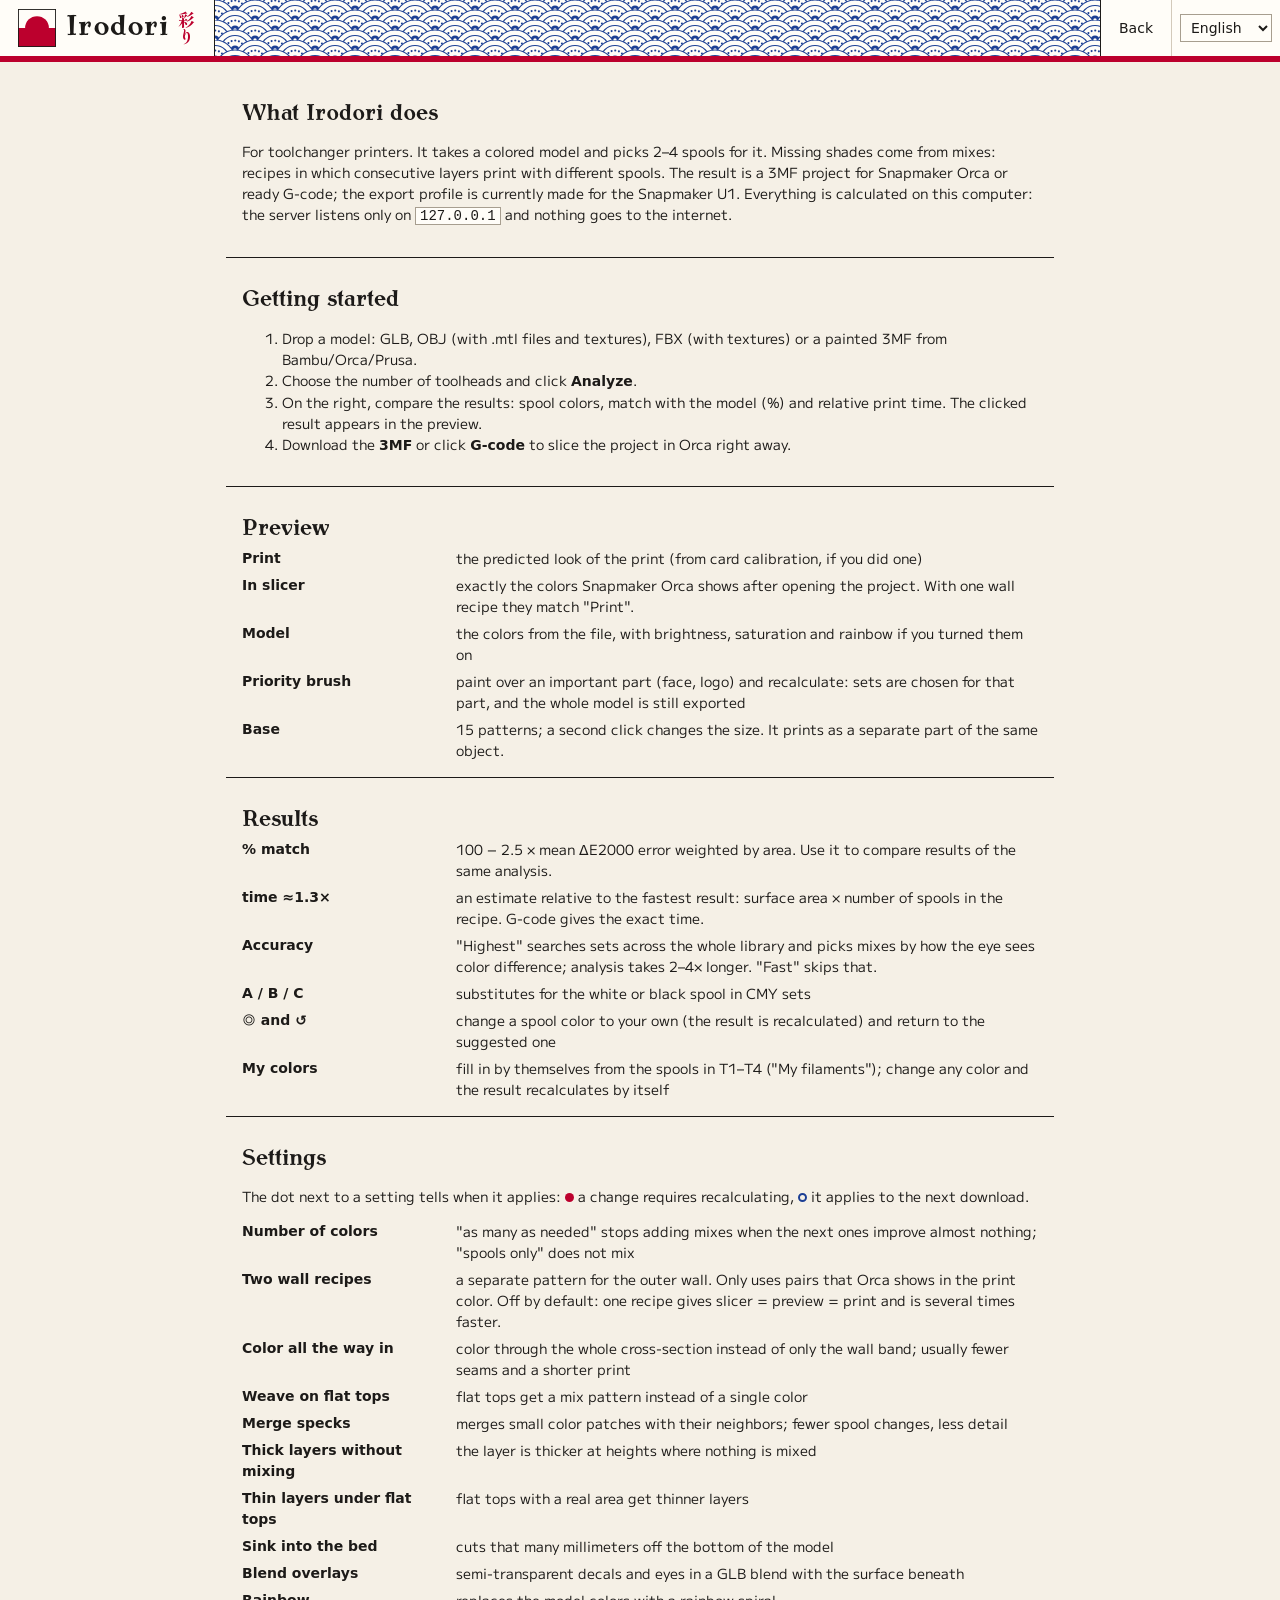
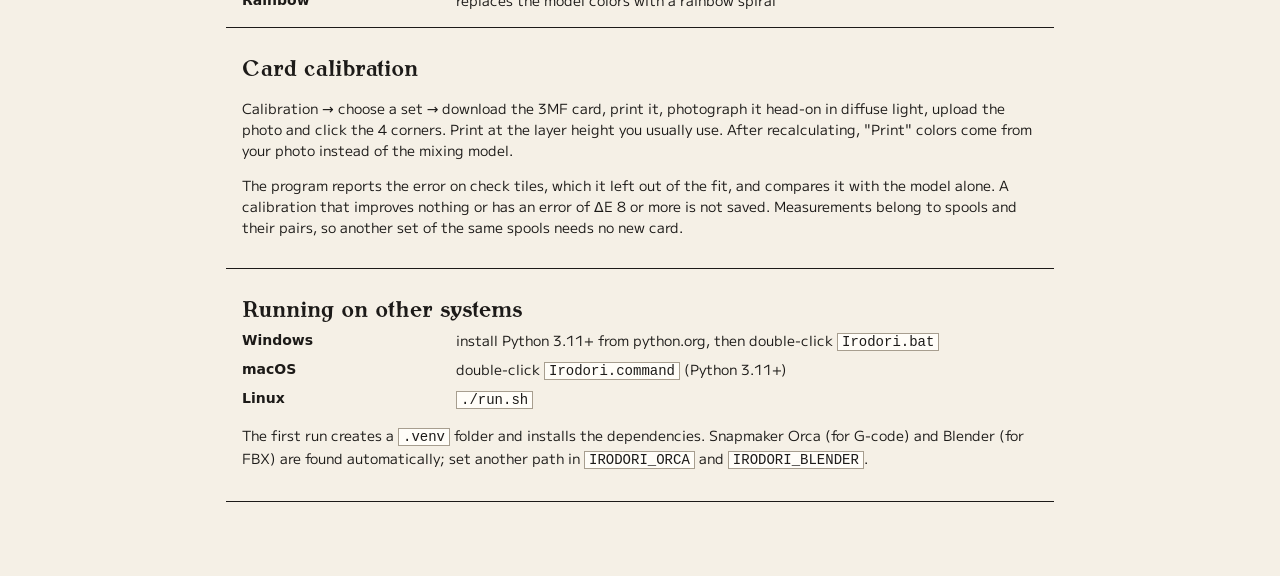
==== commit b10cacc3: "Make English the default language and describe the app for toolchangers List the available languages" ====
--- a/frontend/help.html
+++ b/frontend/help.html
@@ -26,7 +26,7 @@
 </header>
 <main class="doc">
   <section class="panel"><h2>What Irodori does</h2>
-    <p data-i18n-html>It takes a colored model and picks 2–4 spools for it. Missing shades come from mixes: recipes in which consecutive layers print with different spools. The result is a 3MF project for Snapmaker Orca or ready G-code for the Snapmaker U1. Everything is calculated on this computer: the server listens only on <code>127.0.0.1</code> and nothing goes to the internet.</p></section>
+    <p data-i18n-html>For toolchanger printers. It takes a colored model and picks 2–4 spools for it. Missing shades come from mixes: recipes in which consecutive layers print with different spools. The result is a 3MF project for Snapmaker Orca or ready G-code; the export profile is currently made for the Snapmaker U1. Everything is calculated on this computer: the server listens only on <code>127.0.0.1</code> and nothing goes to the internet.</p></section>
 
   <section class="panel"><h2>Getting started</h2>
     <ol><li data-i18n-html>Drop a model: GLB, OBJ (with .mtl files and textures), FBX (with textures) or a painted 3MF from Bambu/Orca/Prusa.</li>
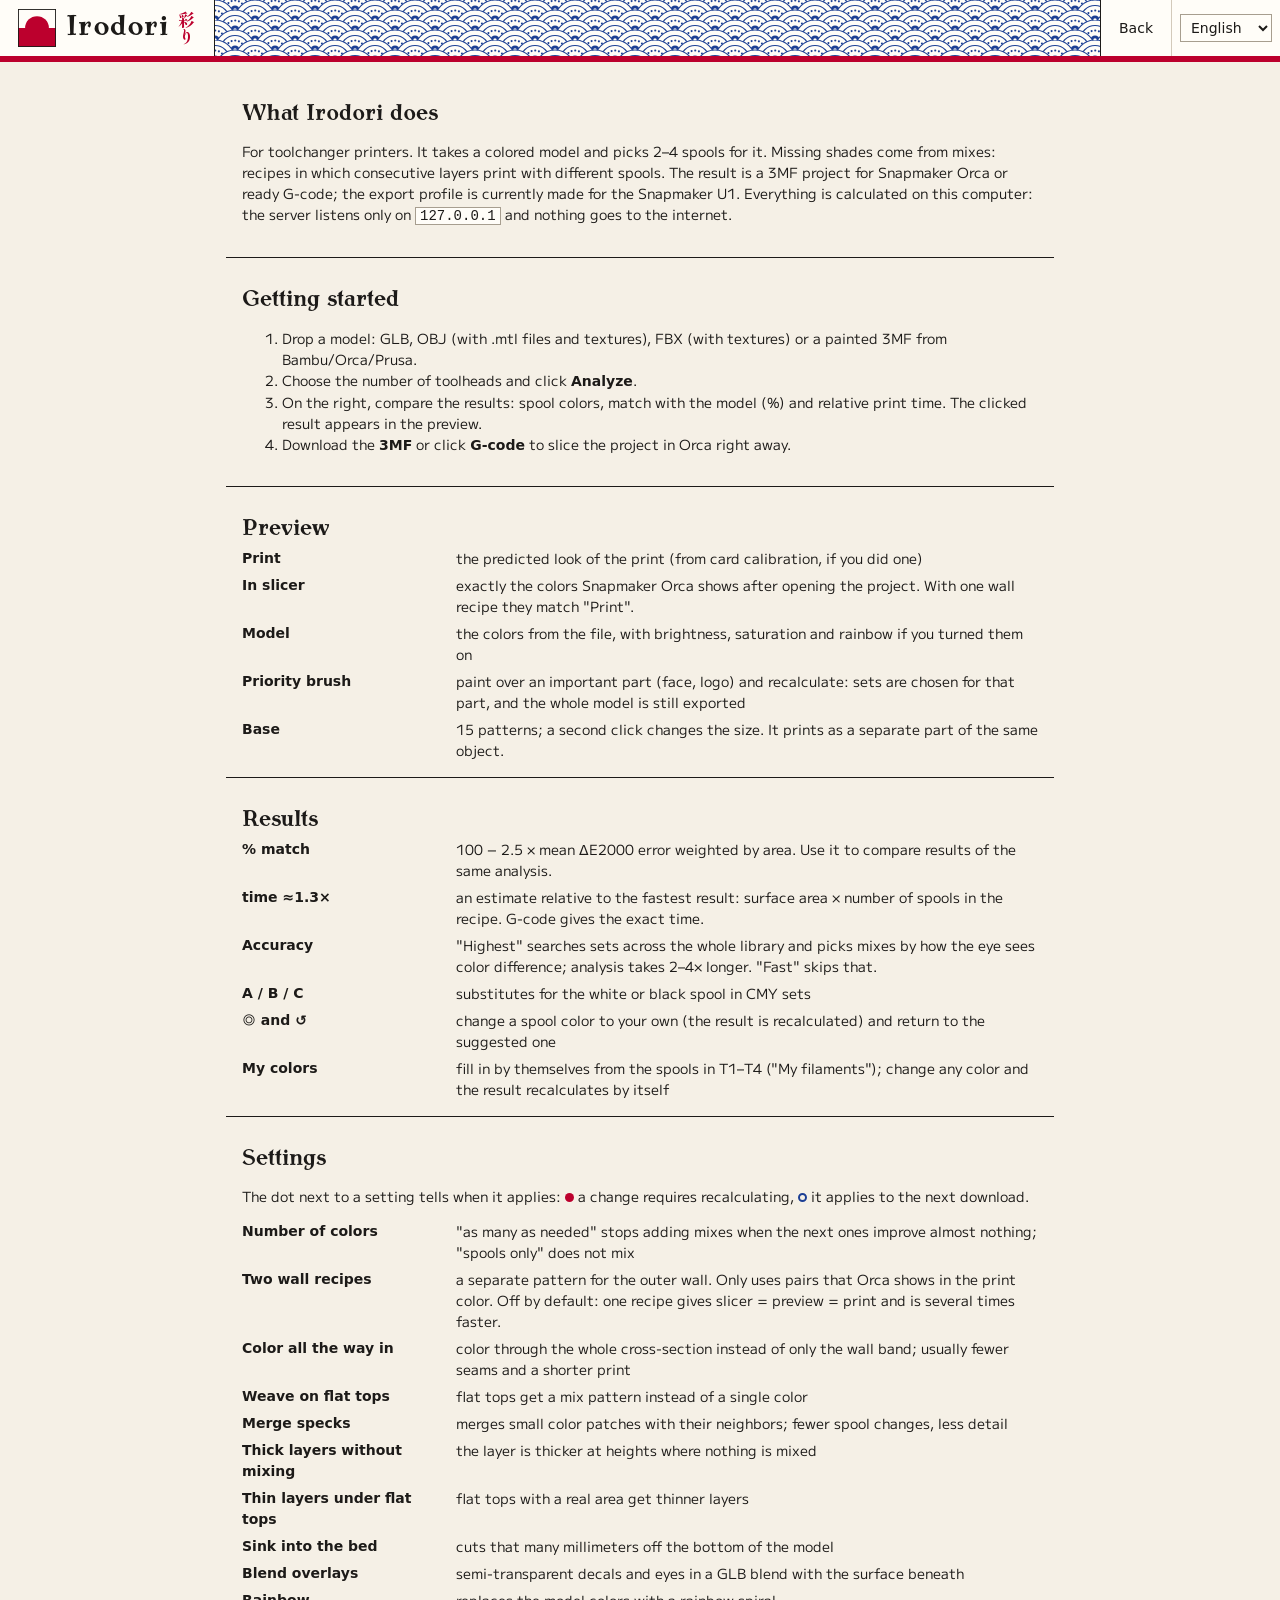
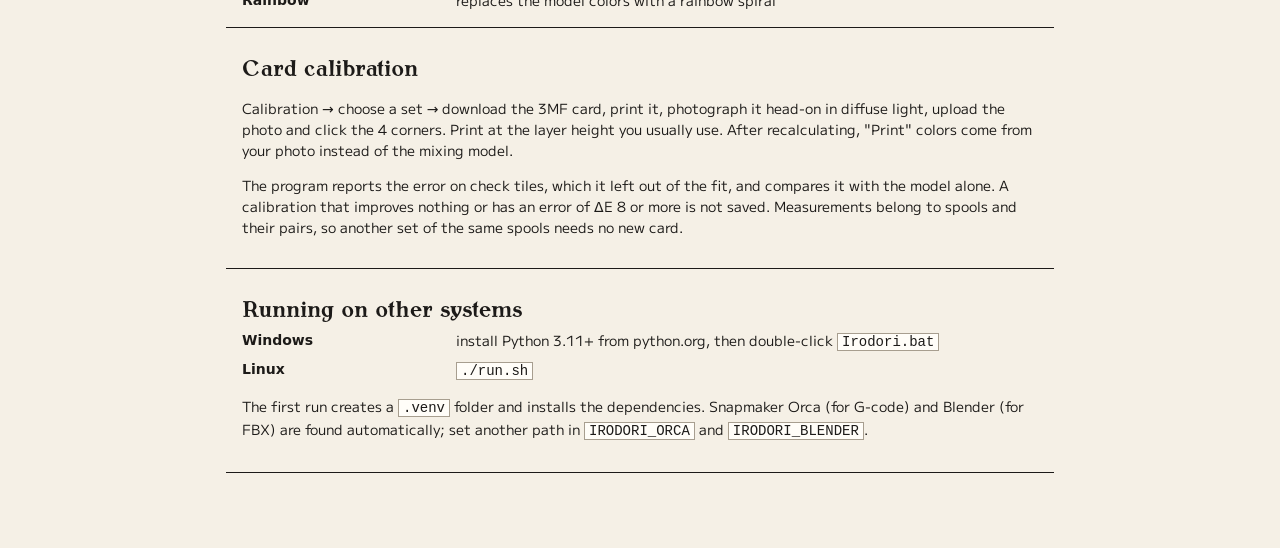
==== commit 2f43b649: "Harden the server, open an isolated window, drop macOS Security: - Accept requests only from the app" ====
--- a/frontend/help.html
+++ b/frontend/help.html
@@ -68,7 +68,6 @@
 
   <section class="panel"><h2>Running on other systems</h2>
     <dl><dt>Windows</dt><dd data-i18n-html>install Python 3.11+ from python.org, then double-click <code>Irodori.bat</code></dd>
-      <dt>macOS</dt><dd data-i18n-html>double-click <code>Irodori.command</code> (Python 3.11+)</dd>
       <dt>Linux</dt><dd><code>./run.sh</code></dd></dl>
     <p data-i18n-html>The first run creates a <code>.venv</code> folder and installs the dependencies. Snapmaker Orca (for G-code) and Blender (for FBX) are found automatically; set another path in <code>IRODORI_ORCA</code> and <code>IRODORI_BLENDER</code>.</p></section>
 </main>
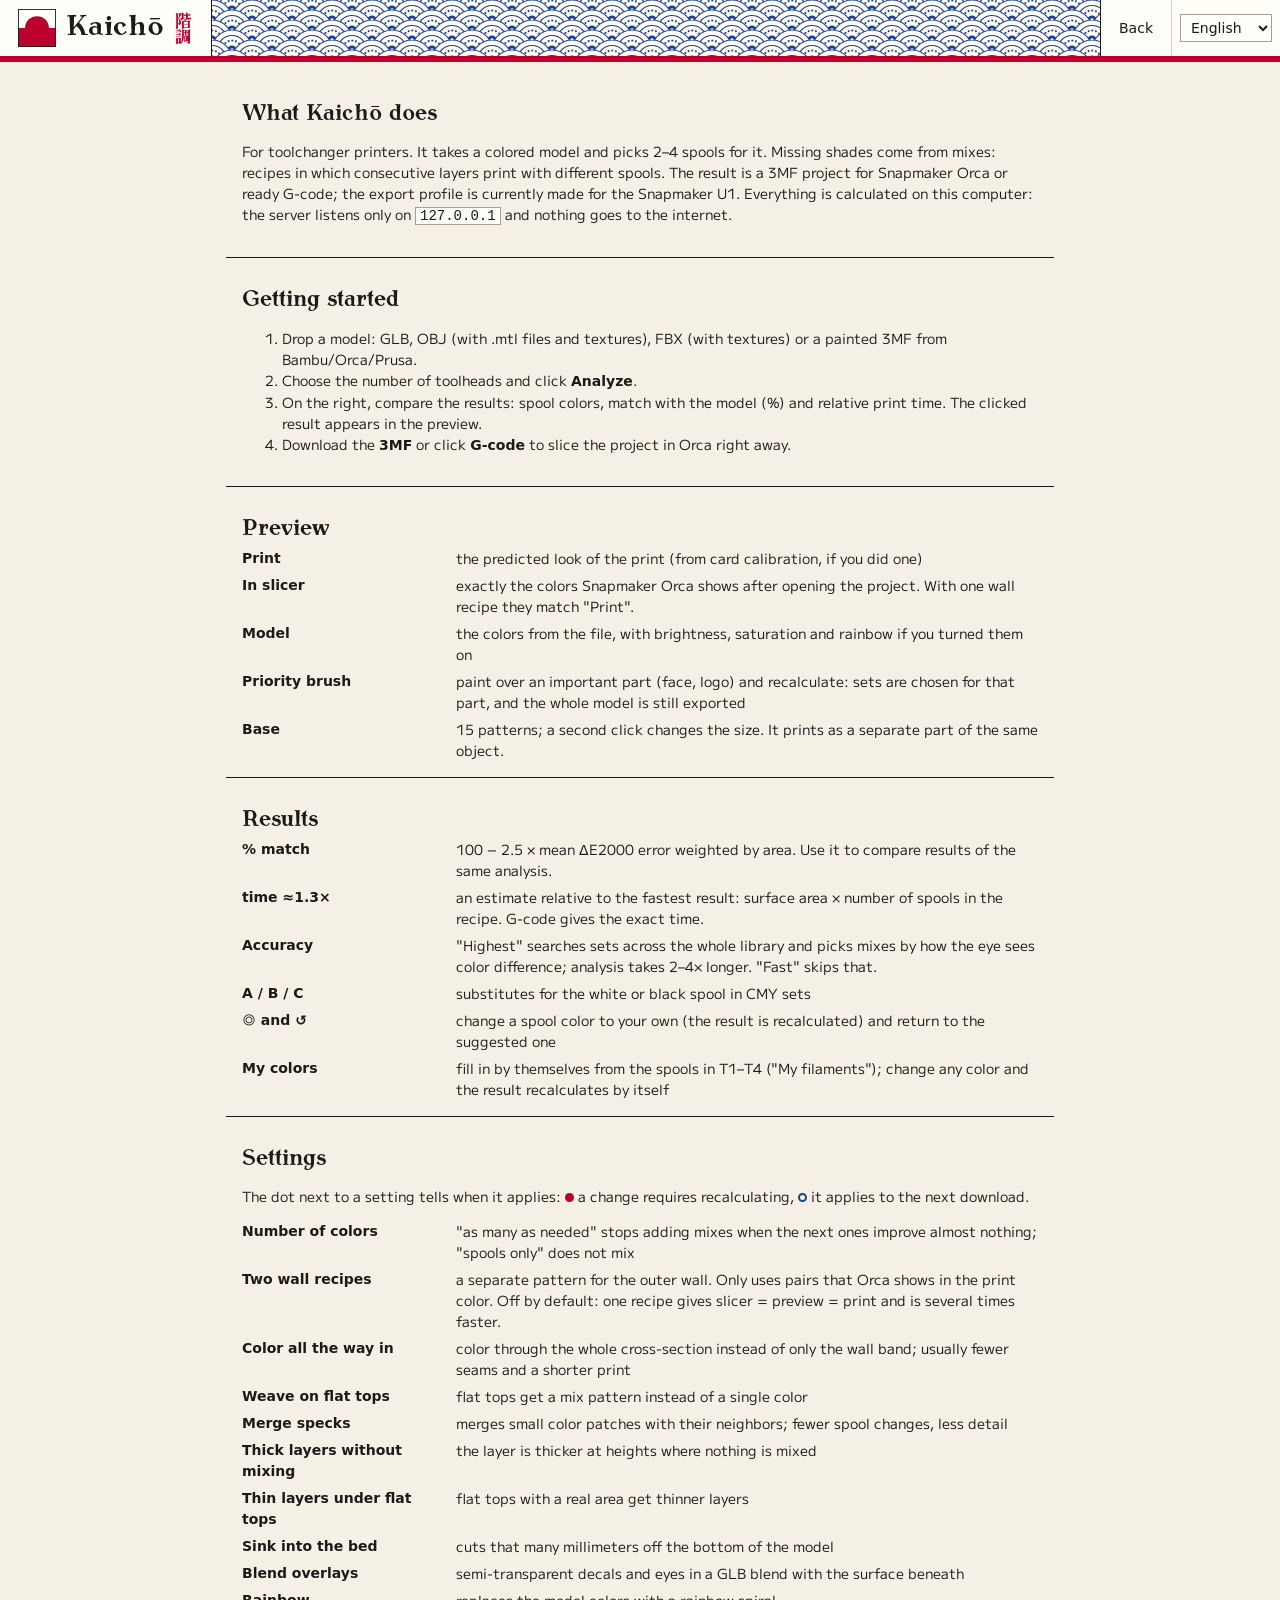
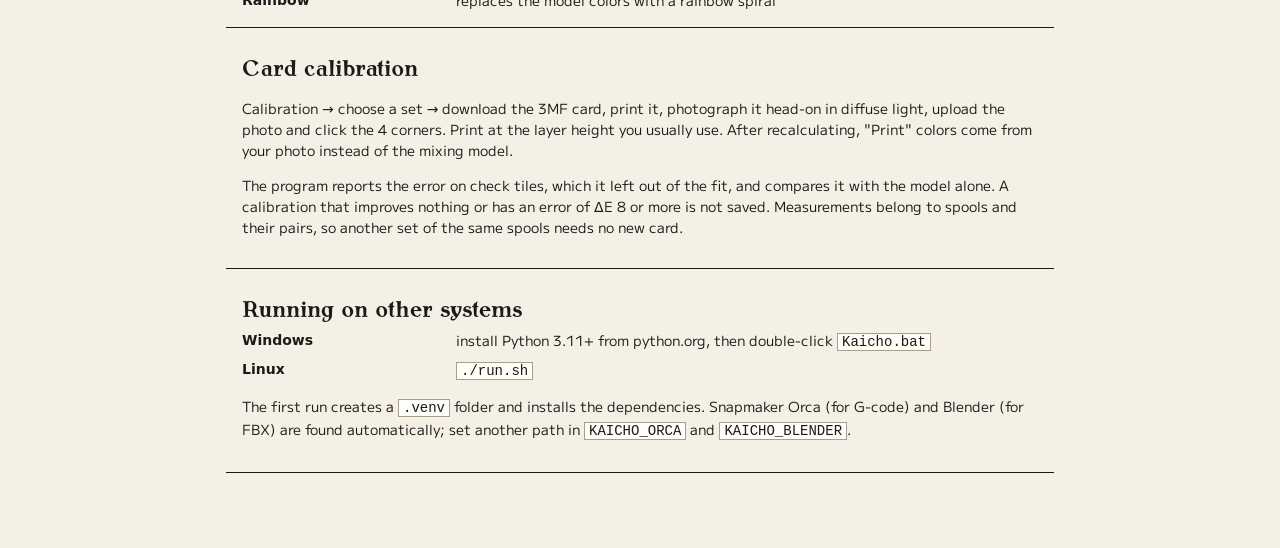
==== commit 25f40b7b: "Rename the app to Kaichō Kaichō (階調) means tonal gradation. Saved browser settings carry over from t" ====
--- a/frontend/help.html
+++ b/frontend/help.html
@@ -1,9 +1,9 @@
 <!doctype html>
-<html lang="en" data-title="Irodori · Help">
+<html lang="en" data-title="Kaichō · Help">
 <head>
 <meta charset="utf-8">
 <meta name="viewport" content="width=device-width, initial-scale=1">
-<title>Irodori · Help</title>
+<title>Kaichō · Help</title>
 <link rel="icon" href="logo.svg" type="image/svg+xml">
 <link rel="stylesheet" href="style.css">
 <style>
@@ -19,13 +19,13 @@
 </head>
 <body>
 <header class="bar">
-  <a class="brand" href="./"><img src="logo.svg" alt="" width="38" height="38"><b>Irodori</b><span class="kanji" lang="ja">彩り</span></a>
+  <a class="brand" href="./"><img src="logo.svg" alt="" width="38" height="38"><b>Kaichō</b><span class="kanji" lang="ja">階調</span></a>
   <div class="fala"></div>
   <nav><a class="nav" href="./">Back</a>
     <label class="nav lang" title="Language"><select id="lang" aria-label="Language"></select></label></nav>
 </header>
 <main class="doc">
-  <section class="panel"><h2>What Irodori does</h2>
+  <section class="panel"><h2>What Kaichō does</h2>
     <p data-i18n-html>For toolchanger printers. It takes a colored model and picks 2–4 spools for it. Missing shades come from mixes: recipes in which consecutive layers print with different spools. The result is a 3MF project for Snapmaker Orca or ready G-code; the export profile is currently made for the Snapmaker U1. Everything is calculated on this computer: the server listens only on <code>127.0.0.1</code> and nothing goes to the internet.</p></section>
 
   <section class="panel"><h2>Getting started</h2>
@@ -67,9 +67,9 @@
     <p data-i18n-html>The program reports the error on check tiles, which it left out of the fit, and compares it with the model alone. A calibration that improves nothing or has an error of ΔE 8 or more is not saved. Measurements belong to spools and their pairs, so another set of the same spools needs no new card.</p></section>
 
   <section class="panel"><h2>Running on other systems</h2>
-    <dl><dt>Windows</dt><dd data-i18n-html>install Python 3.11+ from python.org, then double-click <code>Irodori.bat</code></dd>
+    <dl><dt>Windows</dt><dd data-i18n-html>install Python 3.11+ from python.org, then double-click <code>Kaicho.bat</code></dd>
       <dt>Linux</dt><dd><code>./run.sh</code></dd></dl>
-    <p data-i18n-html>The first run creates a <code>.venv</code> folder and installs the dependencies. Snapmaker Orca (for G-code) and Blender (for FBX) are found automatically; set another path in <code>IRODORI_ORCA</code> and <code>IRODORI_BLENDER</code>.</p></section>
+    <p data-i18n-html>The first run creates a <code>.venv</code> folder and installs the dependencies. Snapmaker Orca (for G-code) and Blender (for FBX) are found automatically; set another path in <code>KAICHO_ORCA</code> and <code>KAICHO_BLENDER</code>.</p></section>
 </main>
 <script type="module" src="help.js"></script>
 </body>
--- a/frontend/style.css
+++ b/frontend/style.css
@@ -1,10 +1,10 @@
 @font-face { font-family: "Antykwa"; src: url(fonts/AntykwaTorunska-Regular.otf) format("opentype"); font-weight: 400; font-display: swap; }
 @font-face { font-family: "Antykwa"; src: url(fonts/AntykwaTorunska-Bold.otf) format("opentype"); font-weight: 700; font-display: swap; }
-@font-face { font-family: "Irodori Sans"; src: url(fonts/MPLUS1.woff2) format("woff2"); font-weight: 100 900; font-display: swap; }
-@font-face { font-family: "Irodori Sans"; src: url(fonts/MPLUS1p-Regular.woff2) format("woff2"); font-weight: 100 400; unicode-range: U+0394, U+0400-045F, U+2190, U+2192, U+21BA, U+24D8, U+25CE, U+2713, U+2717; font-display: swap; }
-@font-face { font-family: "Irodori Sans"; src: url(fonts/MPLUS1p-Medium.woff2) format("woff2"); font-weight: 500 600; unicode-range: U+0394, U+0400-045F, U+2190, U+2192, U+21BA, U+24D8, U+25CE, U+2713, U+2717; font-display: swap; }
-@font-face { font-family: "Irodori Sans"; src: url(fonts/MPLUS1p-Bold.woff2) format("woff2"); font-weight: 700 900; unicode-range: U+0394, U+0400-045F, U+2190, U+2192, U+21BA, U+24D8, U+25CE, U+2713, U+2717; font-display: swap; }
-@font-face { font-family: "Irodori Mincho"; src: url(fonts/ShipporiMincho-Bold.woff2) format("woff2"); font-weight: 700; font-display: swap; }
+@font-face { font-family: "Kaicho Sans"; src: url(fonts/MPLUS1.woff2) format("woff2"); font-weight: 100 900; font-display: swap; }
+@font-face { font-family: "Kaicho Sans"; src: url(fonts/MPLUS1p-Regular.woff2) format("woff2"); font-weight: 100 400; unicode-range: U+0394, U+0400-045F, U+2190, U+2192, U+21BA, U+24D8, U+25CE, U+2713, U+2717; font-display: swap; }
+@font-face { font-family: "Kaicho Sans"; src: url(fonts/MPLUS1p-Medium.woff2) format("woff2"); font-weight: 500 600; unicode-range: U+0394, U+0400-045F, U+2190, U+2192, U+21BA, U+24D8, U+25CE, U+2713, U+2717; font-display: swap; }
+@font-face { font-family: "Kaicho Sans"; src: url(fonts/MPLUS1p-Bold.woff2) format("woff2"); font-weight: 700 900; unicode-range: U+0394, U+0400-045F, U+2190, U+2192, U+21BA, U+24D8, U+25CE, U+2713, U+2717; font-display: swap; }
+@font-face { font-family: "Kaicho Mincho"; src: url(fonts/ShipporiMincho-Bold.woff2) format("woff2"); font-weight: 700; font-display: swap; }
 
 :root {
   color-scheme: light;
@@ -20,13 +20,13 @@
   --good: #3b6629;
   --mid: #8c5b06;
   --bad: #bc002d;
-  --head: "Antykwa", "Irodori Mincho", Georgia, serif;
-  --ja: "Irodori Mincho", serif;
+  --head: "Antykwa", "Kaicho Mincho", Georgia, serif;
+  --ja: "Kaicho Mincho", serif;
 }
 * { box-sizing: border-box; border-radius: 0; }
 [hidden] { display: none !important; }
 html, body { margin: 0; }
-body { background: var(--paper); color: var(--ink); font: 14px/1.5 "Irodori Sans", system-ui, sans-serif; min-height: 100vh; }
+body { background: var(--paper); color: var(--ink); font: 14px/1.5 "Kaicho Sans", system-ui, sans-serif; min-height: 100vh; }
 button, input, select { font: inherit; color: inherit; }
 button { cursor: pointer; }
 a { color: var(--cobalt); }
@@ -95,7 +95,7 @@
 .grp > summary { cursor: pointer; list-style: none; padding: 10px 2px; font: 700 17px/1.2 var(--head); display: flex; align-items: baseline; gap: 8px; }
 .grp > summary::-webkit-details-marker { display: none; }
 .ja { font: 700 15px/1 var(--ja); color: var(--red); margin-right: auto; }
-.grp > summary::after { content: "+"; font-family: "Irodori Sans", sans-serif; color: var(--muted); }
+.grp > summary::after { content: "+"; font-family: "Kaicho Sans", sans-serif; color: var(--muted); }
 .grp[open] > summary::after { content: "−"; color: var(--red); }
 .opt { display: grid; gap: 4px; padding: 0 0 12px 14px; position: relative; }
 .opt::before { content: ""; position: absolute; left: 0; top: 7px; width: 8px; height: 8px; border-radius: 50%; }
@@ -185,7 +185,7 @@
 .swc .alts button { flex: 1; border: 1px solid var(--line2); background: transparent; font-size: 11px; color: var(--muted); padding: 1px 0; }
 .swc .alts button.on { border-color: var(--ink); background: var(--ink); color: var(--white); }
 .chip { height: 46px; border: 1px solid var(--ink); position: relative; }
-.chip.empty { position: relative; inset: auto; z-index: auto; display: grid; place-items: center; font: 400 11.5px/1.3 "Irodori Sans", sans-serif; color: var(--muted); background: var(--paper); border: 1px dashed var(--line2); }
+.chip.empty { position: relative; inset: auto; z-index: auto; display: grid; place-items: center; font: 400 11.5px/1.3 "Kaicho Sans", sans-serif; color: var(--muted); background: var(--paper); border: 1px dashed var(--line2); }
 .chip input[type=color] { position: absolute; inset: 0; opacity: 0; cursor: pointer; width: 100%; height: 100%; }
 .swc b { margin-top: 5px; font-weight: 500; line-height: 1.25; display: -webkit-box; -webkit-line-clamp: 2; -webkit-box-orient: vertical; overflow: hidden; overflow-wrap: anywhere; }
 .hexl { display: flex; align-items: center; gap: 3px; color: var(--muted); margin-top: 2px; }
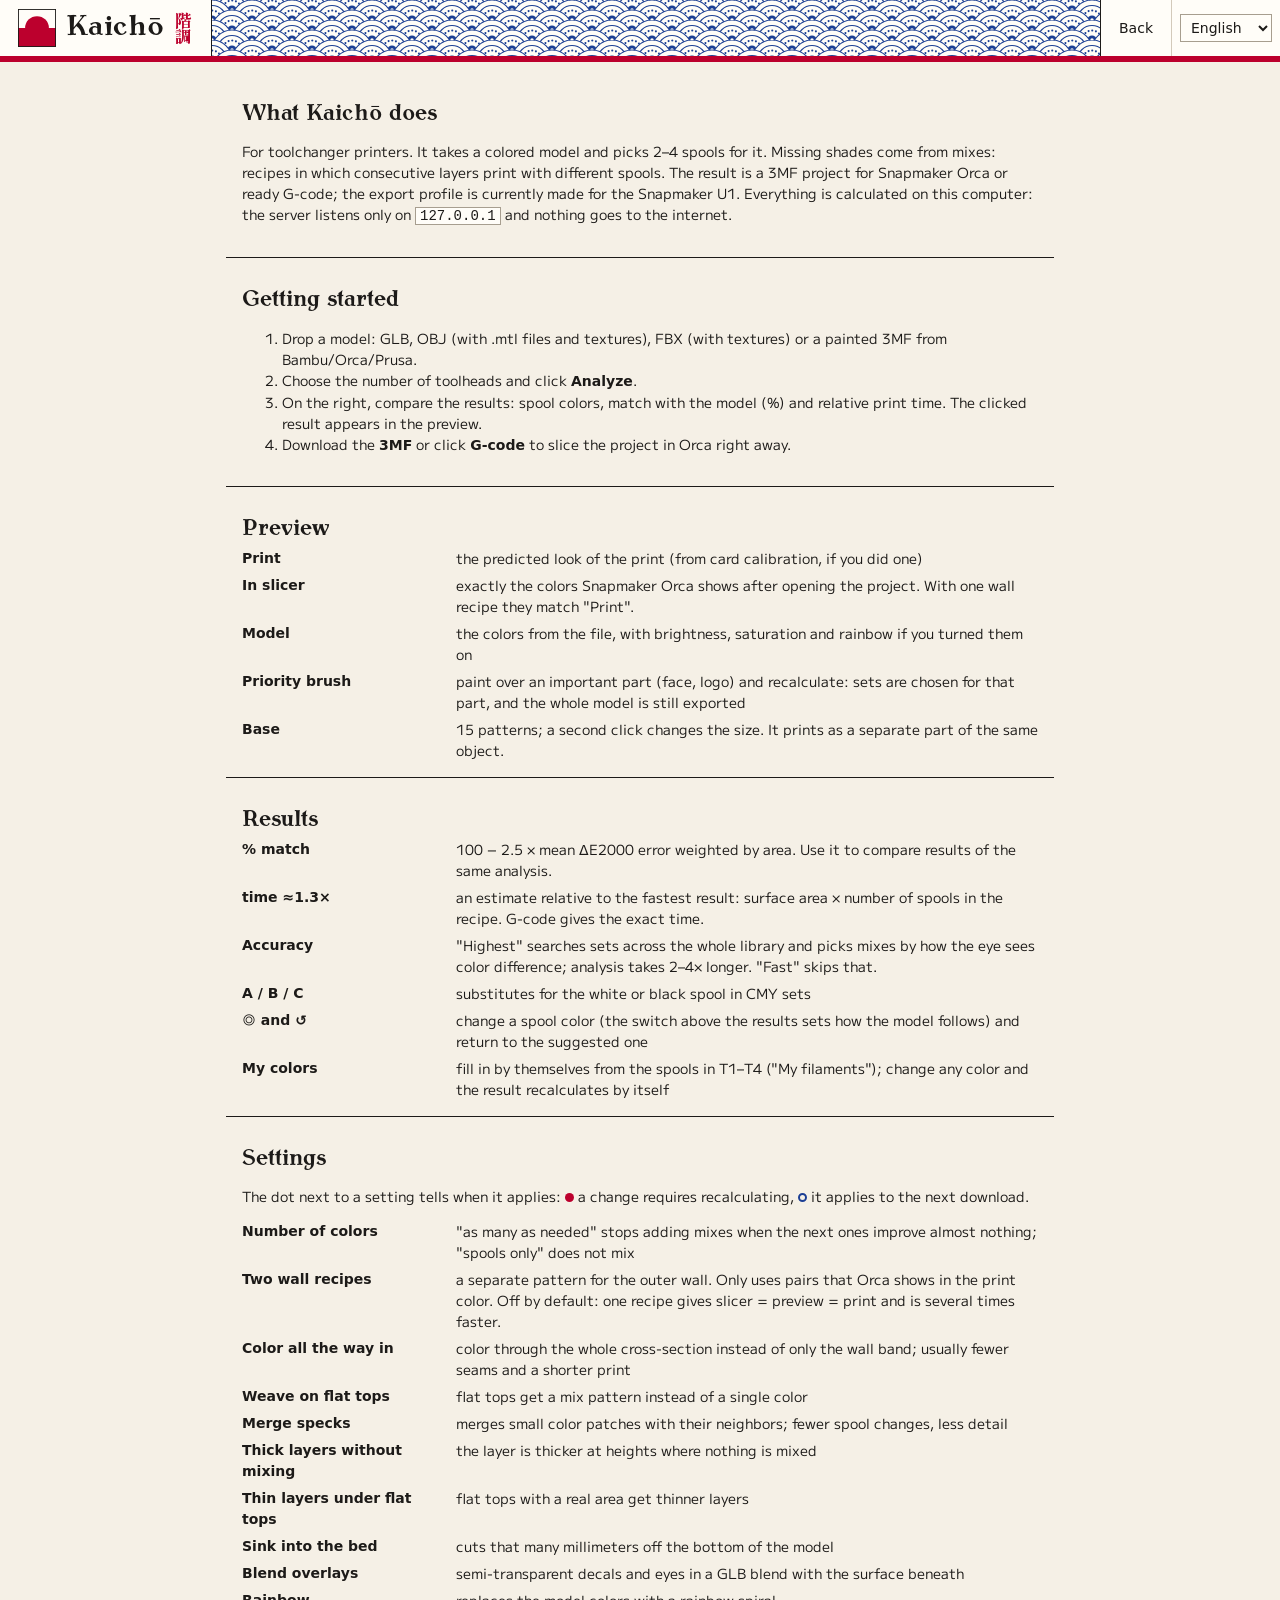
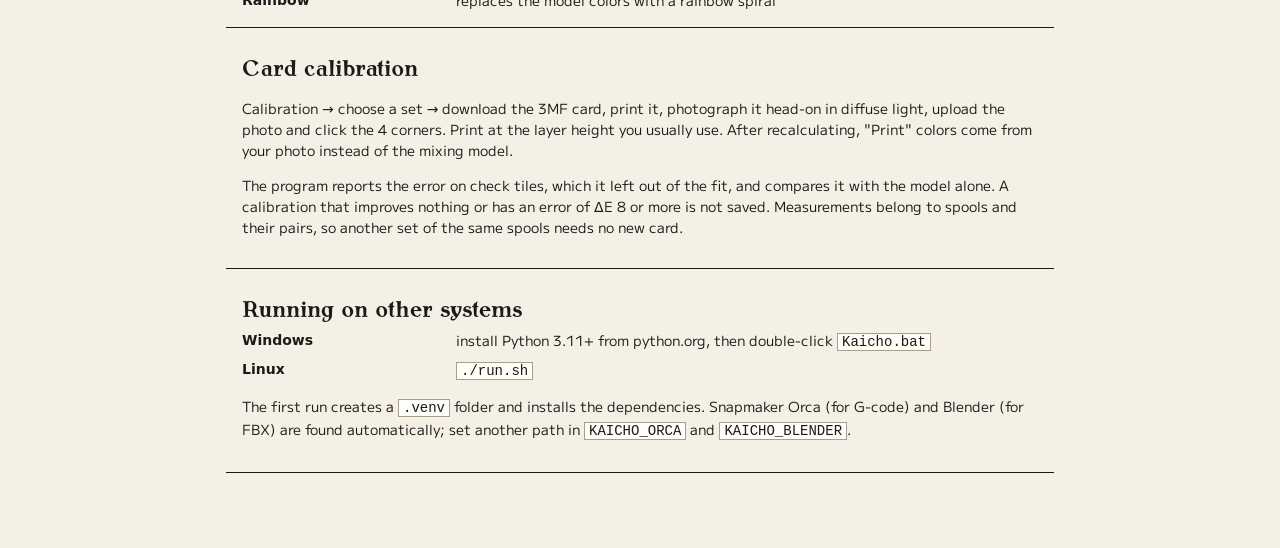
==== commit b94cde9f: "Show the chosen spool color and fix the faults found by testing Changing a spool color now repaints " ====
--- a/frontend/help.html
+++ b/frontend/help.html
@@ -46,7 +46,7 @@
       <dt>time ≈1.3×</dt><dd data-i18n-html>an estimate relative to the fastest result: surface area × number of spools in the recipe. G-code gives the exact time.</dd>
       <dt>Accuracy</dt><dd data-i18n-html>"Highest" searches sets across the whole library and picks mixes by how the eye sees color difference; analysis takes 2–4× longer. "Fast" skips that.</dd>
       <dt>A / B / C</dt><dd data-i18n-html>substitutes for the white or black spool in CMY sets</dd>
-      <dt>◎ and ↺</dt><dd data-i18n-html>change a spool color to your own (the result is recalculated) and return to the suggested one</dd>
+      <dt>◎ and ↺</dt><dd data-i18n-html>change a spool color (the switch above the results sets how the model follows) and return to the suggested one</dd>
       <dt>My colors</dt><dd data-i18n-html>fill in by themselves from the spools in T1–T4 ("My filaments"); change any color and the result recalculates by itself</dd></dl></section>
 
   <section class="panel"><h2>Settings</h2>
--- a/frontend/style.css
+++ b/frontend/style.css
@@ -153,6 +153,7 @@
 
 .rhead { display: flex; align-items: center; gap: 10px; }
 .rhead h2 { margin: 0; flex: 1; }
+.editmode { display: flex; gap: 10px; align-items: center; font-size: 12.5px; flex-wrap: wrap; }
 .brands { display: flex; gap: 10px; align-items: center; font-size: 12.5px; flex-wrap: wrap; }
 #brandList { display: flex; gap: 12px; flex-wrap: wrap; }
 #brandList label { display: flex; gap: 5px; align-items: center; }
@@ -189,12 +190,12 @@
 .chip input[type=color] { position: absolute; inset: 0; opacity: 0; cursor: pointer; width: 100%; height: 100%; }
 .swc b { margin-top: 5px; font-weight: 500; line-height: 1.25; display: -webkit-box; -webkit-line-clamp: 2; -webkit-box-orient: vertical; overflow: hidden; overflow-wrap: anywhere; }
 .hexl { display: flex; align-items: center; gap: 3px; color: var(--muted); margin-top: 2px; }
-.hexl span { flex: 1; min-width: 0; overflow: hidden; text-overflow: ellipsis; }
+.hexl span { flex: 1; min-width: 0; font-size: 11px; font-variant-numeric: tabular-nums; }
 .ico { width: 20px; height: 20px; display: grid; place-items: center; border: 1px solid var(--line2); font-size: 10px; color: var(--muted); background: transparent; padding: 0; position: relative; overflow: hidden; text-decoration: none; }
 .ico:hover { color: var(--white); background: var(--ink); border-color: var(--ink); }
 .ico input[type=color] { position: absolute; inset: 0; opacity: 0; cursor: pointer; }
 .swc .use { font-size: 11px; color: var(--muted); }
-.swc input.hex { margin-top: 4px; width: 100%; background: var(--white); border: 1px solid var(--line2); padding: 4px 6px; font-size: 12px; }
+.swc input.hex { margin-top: 4px; width: 100%; background: var(--white); border: 1px solid var(--line2); padding: 4px 3px; font-size: 11px; }
 .strip { height: 10px; display: flex; overflow: hidden; border: 1px solid var(--ink); }
 .strip i { flex: 1; }
 .rc-foot { display: flex; gap: 8px; align-items: flex-start; margin-top: 10px; }
@@ -241,14 +242,22 @@
 .invadd input[type=color] { width: 40px; height: 32px; border: none; background: none; padding: 0; }
 
 @media (max-width: 1500px) {
-  .work { grid-template-columns: 330px minmax(0, 1fr); }
+  .work { grid-template-columns: 300px minmax(0, 1fr) 380px; }
+}
+/* below three columns: results right under the model, which stays in view while colors change */
+@media (max-width: 1180px) {
+  .work { grid-template-columns: 300px minmax(0, 1fr); }
+  .side { grid-row: 1 / span 2; }
   .results { grid-column: 2; border-left: 0; border-top: 1px solid var(--ink); }
-  .stage { position: static; }
+  .stage { position: sticky; top: 62px; z-index: 5; background: var(--paper); }
+  .stage #canvasWrap { height: 42vh; min-height: 240px; }
 }
 @media (max-width: 900px) {
   .work { grid-template-columns: 1fr; }
   .side { border-right: 0; }
+  .side { grid-row: auto; }
   .results { grid-column: auto; }
+  .stage { position: static; }
   .bar { height: auto; flex-wrap: wrap; }
   .brand { padding: 10px 16px; }
   .fala { order: 3; flex: 1 0 100%; height: 20px; border-inline: 0; border-top: 1px solid var(--ink); }
